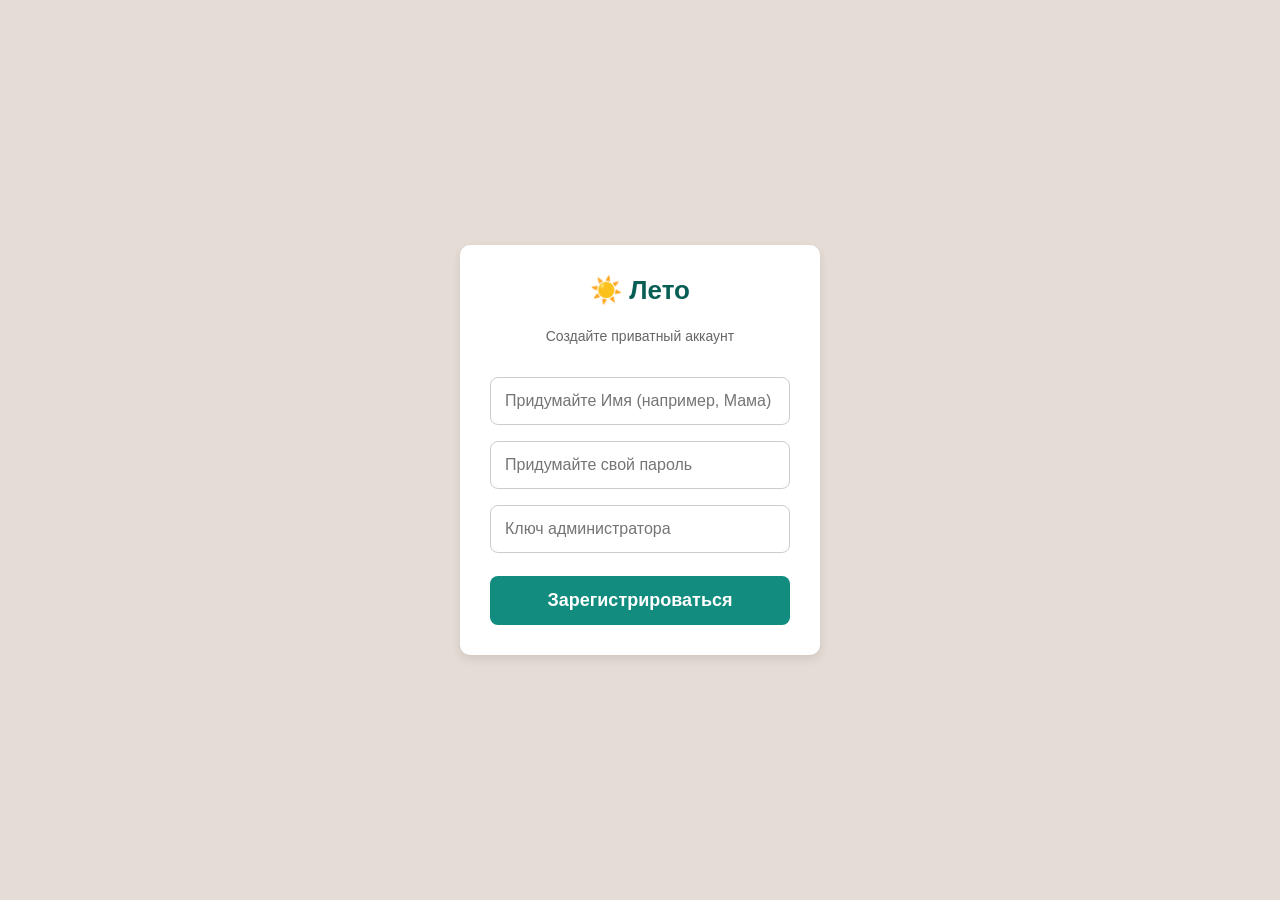
==== index.html @ d720bfeb "Create index.html" ====
<!DOCTYPE html>
<html lang="ru">
<head>
    <meta charset="UTF-8">
    <meta name="viewport" content="width=device-width, initial-scale=1.0">
    <title>Мессенджер Лето</title>
    <style>
        body { font-family: 'Segoe UI', Tahoma, Geneva, Verdana, sans-serif; background: #e5ddd5; display: flex; justify-content: center; align-items: center; height: 100vh; margin: 0; }
        .box { background: white; padding: 30px; border-radius: 10px; box-shadow: 0 4px 10px rgba(0,0,0,0.1); width: 100%; max-width: 360px; text-align: center; box-sizing: border-box; }
        h2 { color: #075e54; margin-top: 0; font-size: 26px; }
        p { color: #666; font-size: 14px; margin-bottom: 25px; }
        input { width: 100%; padding: 14px; margin: 8px 0; border: 1px solid #ccc; border-radius: 8px; box-sizing: border-box; font-size: 16px; }
        button { width: 100%; background: #128c7e; color: white; padding: 14px; border: none; border-radius: 8px; font-size: 18px; cursor: pointer; font-weight: bold; margin-top: 15px; }
        button:hover { background: #075e54; }
    </style>
</head>
<body>

<div class="box">
    <h2>☀️ Лето</h2>
    <p>Создайте приватный аккаунт</p>
    
    <input type="text" placeholder="Придумайте Имя (например, Мама)">
    <input type="password" placeholder="Придумайте свой пароль">
    <input type="password" placeholder="Ключ администратора">
    
    <button onclick="alert('Макет работает! На следующем шаге мы подключим сюда логику Java.')">Зарегистрироваться</button>
</div>

</body>
</html>
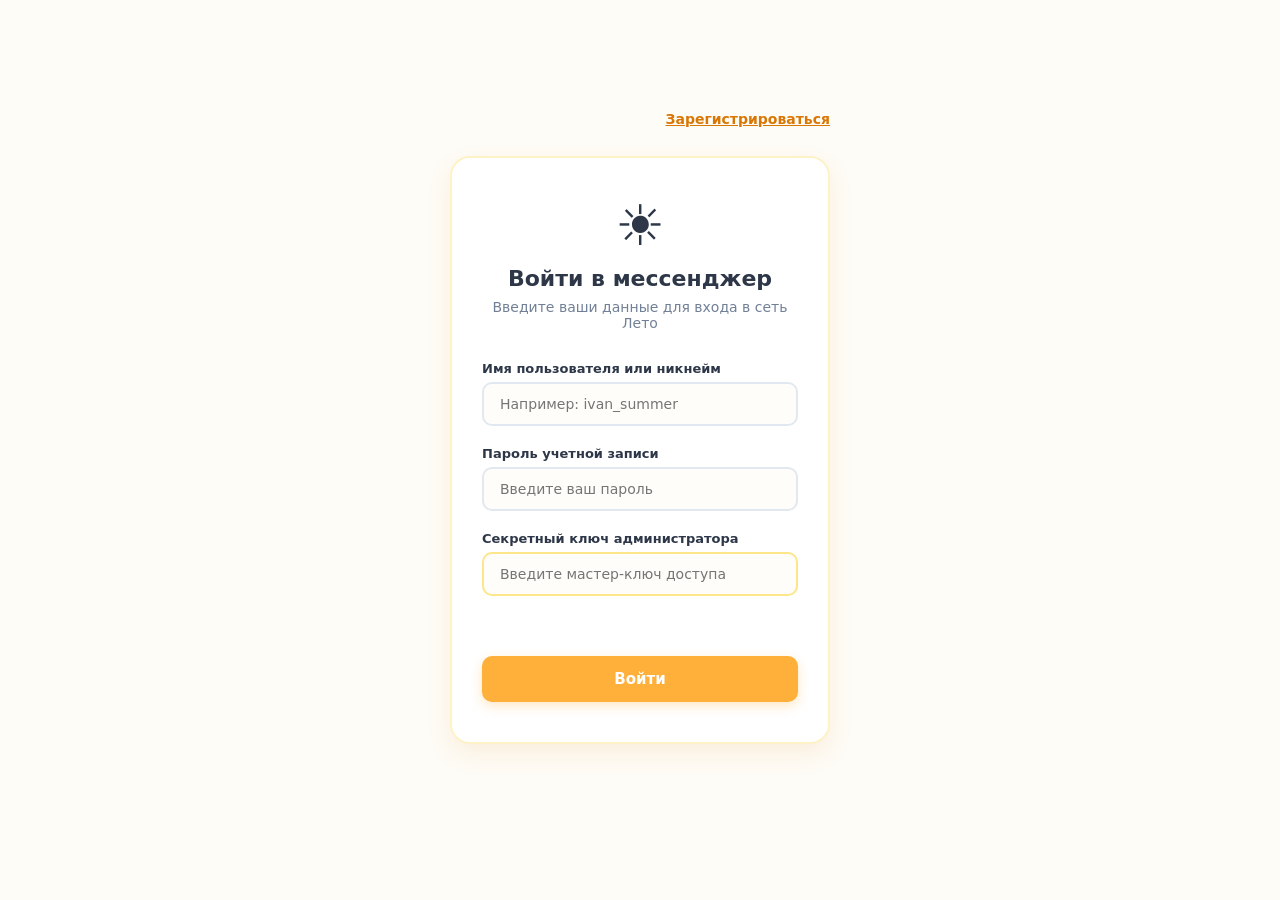
==== commit 51574675: "Add files via upload" ====
--- a/index.html
+++ b/index.html
@@ -1,31 +1,50 @@
-<!DOCTYPE html>
-<html lang="ru">
-<head>
-    <meta charset="UTF-8">
-    <meta name="viewport" content="width=device-width, initial-scale=1.0">
-    <title>Мессенджер Лето</title>
-    <style>
-        body { font-family: 'Segoe UI', Tahoma, Geneva, Verdana, sans-serif; background: #e5ddd5; display: flex; justify-content: center; align-items: center; height: 100vh; margin: 0; }
-        .box { background: white; padding: 30px; border-radius: 10px; box-shadow: 0 4px 10px rgba(0,0,0,0.1); width: 100%; max-width: 360px; text-align: center; box-sizing: border-box; }
-        h2 { color: #075e54; margin-top: 0; font-size: 26px; }
-        p { color: #666; font-size: 14px; margin-bottom: 25px; }
-        input { width: 100%; padding: 14px; margin: 8px 0; border: 1px solid #ccc; border-radius: 8px; box-sizing: border-box; font-size: 16px; }
-        button { width: 100%; background: #128c7e; color: white; padding: 14px; border: none; border-radius: 8px; font-size: 18px; cursor: pointer; font-weight: bold; margin-top: 15px; }
-        button:hover { background: #075e54; }
-    </style>
-</head>
-<body>
-
-<div class="box">
-    <h2>☀️ Лето</h2>
-    <p>Создайте приватный аккаунт</p>
-    
-    <input type="text" placeholder="Придумайте Имя (например, Мама)">
-    <input type="password" placeholder="Придумайте свой пароль">
-    <input type="password" placeholder="Ключ администратора">
-    
-    <button onclick="alert('Макет работает! На следующем шаге мы подключим сюда логику Java.')">Зарегистрироваться</button>
-</div>
-
-</body>
-</html>
+<!DOCTYPE html>
+<html lang="ru">
+<head>
+    <meta charset="UTF-8">
+    <meta name="viewport" content="width=device-width, initial-scale=1.0">
+    <title>Лето — Авторизация</title>
+    <link rel="stylesheet" href="style.css">
+</head>
+<body>
+
+    <div class="auth-container">
+        <!-- Кнопка переключения режима в правом верхнем углу -->
+        <button id="toggle-auth-mode" class="toggle-corner-btn">Зарегистрироваться</button>
+
+        <div class="auth-box">
+            <div class="auth-logo">☀️</div>
+            <h2 id="auth-title">Войти в мессенджер</h2>
+            <p id="auth-subtitle" class="auth-subtitle">Введите ваши данные для входа в сеть Лето</p>
+            
+            <form id="auth-form">
+                <!-- Поле: Имя -->
+                <div class="input-group">
+                    <label for="username">Имя пользователя или никнейм</label>
+                    <input type="text" id="username" placeholder="Например: ivan_summer" required autocomplete="off">
+                </div>
+                
+                <!-- Поле: Пароль -->
+                <div class="input-group">
+                    <label for="user-password">Пароль учетной записи</label>
+                    <input type="password" id="user-password" placeholder="Введите ваш пароль" required>
+                </div>
+                
+                <!-- Поле: Ключ админа -->
+                <div class="input-group admin-group">
+                    <label for="admin-key">Секретный ключ администратора</label>
+                    <input type="password" id="admin-key" placeholder="Введите мастер-ключ доступа" required>
+                </div>
+
+                <!-- Место для вывода сообщений системы -->
+                <div id="auth-message" class="message-box"></div>
+                
+                <!-- Основная кнопка действия -->
+                <button type="submit" id="submit-btn" class="auth-btn">Войти</button>
+            </form>
+        </div>
+    </div>
+
+    <script src="script.js"></script>
+</body>
+</html>
--- a/style.css
+++ b/style.css
@@ -0,0 +1,153 @@
+:root {
+    --bg-main: #fefcf6;        /* Легкий теплый фон страницы */
+    --bg-surface: #ffffff;     /* Белый фон карточки */
+    --color-primary: #ffb03a;  /* Солнечный оранжево-желтый цвет */
+    --text-primary: #2d3748;   /* Читаемый темный цвет текста */
+    --text-muted: #718096;     /* Серый цвет для подсказок */
+    --color-error: #e53e3e;    /* Красный цвет для ошибок */
+    --color-success: #38a169;  /* Зеленый цвет для успешных действий */
+}
+
+* {
+    box-sizing: border-box;
+    margin: 0;
+    padding: 0;
+    font-family: system-ui, -apple-system, sans-serif;
+}
+
+body {
+    background-color: var(--bg-main);
+    color: var(--text-primary);
+    display: flex;
+    justify-content: center;
+    align-items: center;
+    height: 100vh;
+}
+
+.auth-container {
+    width: 100%;
+    max-width: 420px;
+    padding: 20px;
+    position: relative;
+}
+
+/* Кнопка переключения в верхнем углу над формой */
+.toggle-corner-btn {
+    position: absolute;
+    top: -25px;
+    right: 20px;
+    background: none;
+    border: none;
+    color: #d97706;
+    font-size: 14px;
+    font-weight: 600;
+    cursor: pointer;
+    text-decoration: underline;
+    transition: color 0.2s;
+}
+
+.toggle-corner-btn:hover {
+    color: var(--color-primary);
+}
+
+.auth-box {
+    background: var(--bg-surface);
+    padding: 40px 30px;
+    border-radius: 20px;
+    box-shadow: 0 10px 25px rgba(217, 119, 6, 0.1);
+    text-align: center;
+    border: 2px solid #fef3c7;
+}
+
+.auth-logo {
+    font-size: 56px;
+    margin-bottom: 12px;
+    line-height: 1;
+}
+
+h2 {
+    font-size: 22px;
+    font-weight: 700;
+    margin-bottom: 8px;
+}
+
+.auth-subtitle {
+    font-size: 14px;
+    color: var(--text-muted);
+    margin-bottom: 30px;
+}
+
+.input-group {
+    text-align: left;
+    margin-bottom: 20px;
+}
+
+.input-group label {
+    display: block;
+    font-size: 13px;
+    color: var(--text-primary);
+    margin-bottom: 6px;
+    font-weight: 600;
+}
+
+.input-group input {
+    width: 100%;
+    padding: 12px 16px;
+    background: #fffdf9;
+    border: 2px solid #e2e8f0;
+    border-radius: 10px;
+    color: var(--text-primary);
+    outline: none;
+    font-size: 14px;
+    transition: border-color 0.2s;
+}
+
+.input-group input:focus {
+    border-color: var(--color-primary);
+}
+
+/* Рамка для поля секретного ключа администратора */
+.admin-group input {
+    border-color: #fde68a; 
+}
+.admin-group input:focus {
+    border-color: var(--color-primary);
+}
+
+.message-box {
+    font-size: 14px;
+    margin-bottom: 20px;
+    min-height: 20px;
+    font-weight: 500;
+    text-align: center;
+}
+
+.message-box.error {
+    color: var(--color-error);
+}
+
+.message-box.success {
+    color: var(--color-success);
+}
+
+.auth-btn {
+    width: 100%;
+    padding: 14px;
+    background: var(--color-primary);
+    color: white;
+    font-weight: 700;
+    border: none;
+    border-radius: 10px;
+    cursor: pointer;
+    font-size: 15px;
+    box-shadow: 0 4px 12px rgba(255, 176, 58, 0.3);
+    transition: background 0.2s, transform 0.1s;
+}
+
+.auth-btn:hover {
+    background: #ed9611;
+}
+
+.auth-btn:active {
+    transform: scale(0.98);
+}
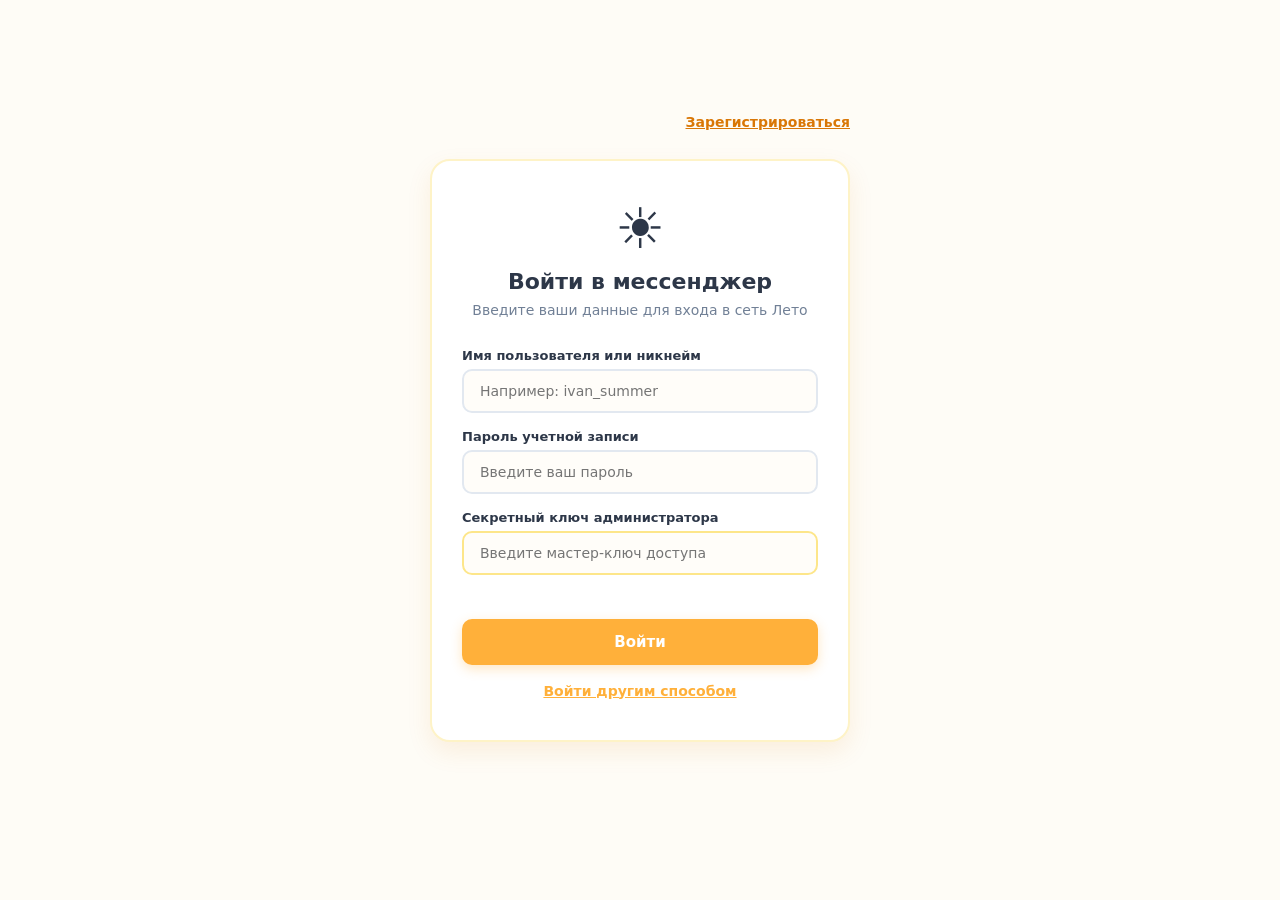
==== commit 418980af: "Add files via upload" ====
--- a/index.html
+++ b/index.html
@@ -2,14 +2,15 @@
 <html lang="ru">
 <head>
     <meta charset="UTF-8">
+    <link rel="icon" type="image/png" href="logo.png">
     <meta name="viewport" content="width=device-width, initial-scale=1.0">
     <title>Лето — Авторизация</title>
     <link rel="stylesheet" href="style.css">
 </head>
 <body>
 
-    <div class="auth-container">
-        <!-- Кнопка переключения режима в правом верхнем углу -->
+    <!-- ОСНОВНОЙ ЭКРАН -->
+    <div class="auth-container" id="screen-main">
         <button id="toggle-auth-mode" class="toggle-corner-btn">Зарегистрироваться</button>
 
         <div class="auth-box">
@@ -18,33 +19,161 @@
             <p id="auth-subtitle" class="auth-subtitle">Введите ваши данные для входа в сеть Лето</p>
             
             <form id="auth-form">
-                <!-- Поле: Имя -->
                 <div class="input-group">
                     <label for="username">Имя пользователя или никнейм</label>
                     <input type="text" id="username" placeholder="Например: ivan_summer" required autocomplete="off">
                 </div>
                 
-                <!-- Поле: Пароль -->
                 <div class="input-group">
                     <label for="user-password">Пароль учетной записи</label>
                     <input type="password" id="user-password" placeholder="Введите ваш пароль" required>
                 </div>
                 
-                <!-- Поле: Ключ админа -->
                 <div class="input-group admin-group">
                     <label for="admin-key">Секретный ключ администратора</label>
                     <input type="password" id="admin-key" placeholder="Введите мастер-ключ доступа" required>
                 </div>
 
-                <!-- Место для вывода сообщений системы -->
                 <div id="auth-message" class="message-box"></div>
                 
-                <!-- Основная кнопка действия -->
                 <button type="submit" id="submit-btn" class="auth-btn">Войти</button>
             </form>
+
+            <div style="margin-top:16px;">
+                <button type="button" id="open-other-methods-btn" class="other-methods-link">Войти другим способом</button>
+            </div>
         </div>
     </div>
 
+    <!-- ЭКРАН EMAIL -->
+    <div class="auth-container method-screen" id="screen-email">
+        <button class="method-back-btn" data-back>← Назад</button>
+        <div class="auth-box method-box">
+            <div class="method-header">
+                <div class="method-icon-circle">📧</div>
+                <h2 class="method-title">Вход по Email</h2>
+                <p class="method-desc">Мы отправим 4-значный код на почту, привязанную к вашему аккаунту</p>
+            </div>
+
+            <div class="method-step" id="email-step-1">
+                <div class="input-group">
+                    <label for="email-nickname">Ваш никнейм</label>
+                    <input type="text" id="email-nickname" placeholder="Введите ваш ник" autocomplete="off">
+                </div>
+                <button type="button" id="email-send-btn" class="auth-btn">Отправить код на почту</button>
+                <div id="email-status" class="message-box"></div>
+            </div>
+
+            <div class="method-step" id="email-step-2" style="display:none;">
+                <p class="method-hint" id="email-hint">Код отправлен</p>
+                <div class="code-inputs">
+                    <input type="text" class="code-digit email-digit" data-index="0" maxlength="1" inputmode="numeric">
+                    <input type="text" class="code-digit email-digit" data-index="1" maxlength="1" inputmode="numeric">
+                    <input type="text" class="code-digit email-digit" data-index="2" maxlength="1" inputmode="numeric">
+                    <input type="text" class="code-digit email-digit" data-index="3" maxlength="1" inputmode="numeric">
+                </div>
+                <div id="email-code-status" class="message-box"></div>
+                <a id="email-resend" class="resend-link disabled" href="#">Отправить код повторно</a>
+                <button type="button" id="email-confirm-btn" class="auth-btn" style="margin-top:12px;">Подтвердить</button>
+            </div>
+        </div>
+    </div>
+
+    <!-- ЭКРАН УСТРОЙСТВО -->
+    <div class="auth-container method-screen" id="screen-device">
+        <button class="method-back-btn" data-back>← Назад</button>
+        <div class="auth-box method-box">
+            <div class="method-header">
+                <div class="method-icon-circle">📱</div>
+                <h2 class="method-title">Вход с другого устройства</h2>
+                <p class="method-desc">На вашем доверенном устройстве появится запрос. Нажмите там цифры в том же порядке</p>
+            </div>
+
+            <div class="method-step" id="device-step-1">
+                <div class="input-group">
+                    <label for="device-nickname">Ваш никнейм</label>
+                    <input type="text" id="device-nickname" placeholder="Введите ваш ник" autocomplete="off">
+                </div>
+                <button type="button" id="device-send-btn" class="auth-btn">Отправить запрос</button>
+                <div id="device-status" class="message-box"></div>
+            </div>
+
+            <div class="method-step" id="device-step-2" style="display:none;">
+                <p class="method-hint">Введите эти цифры на доверенном устройстве:</p>
+                <div class="device-code-display">
+                    <div class="device-code-digit" id="device-digit-0">?</div>
+                    <div class="device-code-digit" id="device-digit-1">?</div>
+                    <div class="device-code-digit" id="device-digit-2">?</div>
+                    <div class="device-code-digit" id="device-digit-3">?</div>
+                </div>
+                <div id="device-code-status" class="message-box"></div>
+                <a id="device-resend" class="resend-link disabled" href="#">Отправить ещё раз</a>
+            </div>
+        </div>
+    </div>
+
+    <!-- ЭКРАН БЭКАП -->
+    <div class="auth-container method-screen" id="screen-backup">
+        <button class="method-back-btn" data-back>← Назад</button>
+        <div class="auth-box method-box">
+            <div class="method-header">
+                <div class="method-icon-circle">💾</div>
+                <h2 class="method-title">Вход по бэкапу</h2>
+                <p class="method-desc">Загрузите JSON-файл резервной копии, созданный в Настройках. Мы сверим 4 ключа с сервером</p>
+            </div>
+
+            <div class="input-group">
+                <label for="backup-nickname">Ваш никнейм</label>
+                <input type="text" id="backup-nickname" placeholder="Введите ваш ник" autocomplete="off">
+            </div>
+
+            <input type="file" id="backup-file-input" accept=".json" style="display:none;">
+            <button type="button" id="backup-file-btn" class="auth-btn">📂 Выбрать файл бэкапа</button>
+            <div id="backup-file-name" class="method-hint" style="display:none;"></div>
+            <div id="backup-status" class="message-box"></div>
+            <button type="button" id="backup-confirm-btn" class="auth-btn" style="margin-top:12px;" disabled>Войти по бэкапу</button>
+        </div>
+    </div>
+
+    <!-- МОДАЛКА ВЫБОРА СПОСОБА -->
+    <div class="method-picker-overlay" id="method-picker">
+        <div class="method-picker-card">
+            <h3 class="method-picker-title">Как вы хотите войти?</h3>
+            <p class="method-picker-sub">Выберите один из способов</p>
+
+            <button class="method-picker-option" data-method="email">
+                <div class="method-picker-icon">📧</div>
+                <div class="method-picker-text">
+                    <span class="method-picker-name">По Email</span>
+                    <span class="method-picker-desc">Получить код на почту</span>
+                </div>
+                <div class="method-picker-arrow">›</div>
+            </button>
+
+            <button class="method-picker-option" data-method="device">
+                <div class="method-picker-icon">📱</div>
+                <div class="method-picker-text">
+                    <span class="method-picker-name">С другого устройства</span>
+                    <span class="method-picker-desc">Подтвердить на доверенном устройстве</span>
+                </div>
+                <div class="method-picker-arrow">›</div>
+            </button>
+
+            <button class="method-picker-option" data-method="backup">
+                <div class="method-picker-icon">💾</div>
+                <div class="method-picker-text">
+                    <span class="method-picker-name">По бэкапу</span>
+                    <span class="method-picker-desc">Загрузить JSON-файл с ключами</span>
+                </div>
+                <div class="method-picker-arrow">›</div>
+            </button>
+
+            <button type="button" id="method-picker-cancel" class="method-picker-cancel">Отмена</button>
+        </div>
+    </div>
+
+    <script src="settings-config.js"></script>
+    <script src="device-approval.js"></script>
     <script src="script.js"></script>
 </body>
-</html>
+</html>
--- a/style.css
+++ b/style.css
@@ -1,18 +1,20 @@
 :root {
-    --bg-main: #fefcf6;        /* Легкий теплый фон страницы */
-    --bg-surface: #ffffff;     /* Белый фон карточки */
-    --color-primary: #ffb03a;  /* Солнечный оранжево-желтый цвет */
-    --text-primary: #2d3748;   /* Читаемый темный цвет текста */
-    --text-muted: #718096;     /* Серый цвет для подсказок */
-    --color-error: #e53e3e;    /* Красный цвет для ошибок */
-    --color-success: #38a169;  /* Зеленый цвет для успешных действий */
+    --bg-main: #fefcf6;
+    --bg-surface: #ffffff;
+    --color-primary: #ffb03a;
+    --color-primary-hover: #ed9611;
+    --text-primary: #2d3748;
+    --text-muted: #718096;
+    --color-error: #e53e3e;
+    --color-success: #38a169;
+    --border-color: #e2e8f0;
 }
 
 * {
     box-sizing: border-box;
     margin: 0;
     padding: 0;
-    font-family: system-ui, -apple-system, sans-serif;
+    font-family: system-ui, -apple-system, "Segoe UI", sans-serif;
 }
 
 body {
@@ -21,17 +23,20 @@
     display: flex;
     justify-content: center;
     align-items: center;
-    height: 100vh;
-}
-
+    min-height: 100vh;
+    padding: 20px 0;
+}
+
+/* =======================================================
+   ОСНОВНОЙ ЭКРАН
+   ======================================================= */
 .auth-container {
     width: 100%;
-    max-width: 420px;
+    max-width: 460px;
     padding: 20px;
     position: relative;
 }
 
-/* Кнопка переключения в верхнем углу над формой */
 .toggle-corner-btn {
     position: absolute;
     top: -25px;
@@ -79,7 +84,7 @@
 
 .input-group {
     text-align: left;
-    margin-bottom: 20px;
+    margin-bottom: 16px;
 }
 
 .input-group label {
@@ -94,7 +99,7 @@
     width: 100%;
     padding: 12px 16px;
     background: #fffdf9;
-    border: 2px solid #e2e8f0;
+    border: 2px solid var(--border-color);
     border-radius: 10px;
     color: var(--text-primary);
     outline: none;
@@ -106,29 +111,23 @@
     border-color: var(--color-primary);
 }
 
-/* Рамка для поля секретного ключа администратора */
 .admin-group input {
-    border-color: #fde68a; 
+    border-color: #fde68a;
 }
 .admin-group input:focus {
     border-color: var(--color-primary);
 }
 
 .message-box {
-    font-size: 14px;
-    margin-bottom: 20px;
-    min-height: 20px;
+    font-size: 13px;
+    margin: 10px 0;
+    min-height: 18px;
     font-weight: 500;
     text-align: center;
 }
 
-.message-box.error {
-    color: var(--color-error);
-}
-
-.message-box.success {
-    color: var(--color-success);
-}
+.message-box.error { color: var(--color-error); }
+.message-box.success { color: var(--color-success); }
 
 .auth-btn {
     width: 100%;
@@ -144,10 +143,304 @@
     transition: background 0.2s, transform 0.1s;
 }
 
-.auth-btn:hover {
-    background: #ed9611;
-}
-
-.auth-btn:active {
+.auth-btn:hover { background: var(--color-primary-hover); }
+.auth-btn:active { transform: scale(0.98); }
+.auth-btn:disabled { opacity: 0.5; cursor: not-allowed; }
+
+.other-methods-link {
+    background: none;
+    border: none;
+    color: var(--color-primary);
+    font-size: 14px;
+    font-weight: 600;
+    cursor: pointer;
+    text-decoration: underline;
+}
+
+.other-methods-link:hover {
+    color: var(--color-primary-hover);
+}
+
+/* =======================================================
+   ЭКРАНЫ СПОСОБОВ
+   ======================================================= */
+.method-screen {
+    display: none;
+    animation: methodSlide 0.3s ease;
+}
+
+.method-screen.active {
+    display: block;
+}
+
+@keyframes methodSlide {
+    from { opacity: 0; transform: translateY(20px); }
+    to { opacity: 1; transform: translateY(0); }
+}
+
+.method-box {
+    padding-top: 24px;
+}
+
+.method-back-btn {
+    background: none;
+    border: none;
+    color: var(--text-muted);
+    font-size: 14px;
+    font-weight: 600;
+    cursor: pointer;
+    padding: 8px 0;
+    margin-bottom: 8px;
+    display: inline-flex;
+    align-items: center;
+    gap: 6px;
+    transition: color 0.2s;
+}
+
+.method-back-btn:hover {
+    color: var(--color-primary);
+}
+
+.method-header {
+    margin-bottom: 24px;
+}
+
+.method-icon-circle {
+    width: 72px;
+    height: 72px;
+    border-radius: 50%;
+    background: linear-gradient(135deg, #ffd66b, #ffb03a);
+    display: flex;
+    align-items: center;
+    justify-content: center;
+    font-size: 36px;
+    margin: 0 auto 16px;
+    box-shadow: 0 6px 16px rgba(255, 176, 58, 0.3);
+}
+
+.method-title {
+    font-size: 20px;
+    font-weight: 700;
+    margin-bottom: 8px;
+}
+
+.method-desc {
+    font-size: 13px;
+    color: var(--text-muted);
+    line-height: 1.5;
+}
+
+.method-hint {
+    font-size: 13px;
+    color: var(--text-muted);
+    margin: 12px 0;
+    padding: 10px;
+    background: #fefcf6;
+    border-radius: 8px;
+    line-height: 1.5;
+    text-align: center;
+}
+
+/* Цифры кода */
+.code-inputs {
+    display: flex;
+    gap: 10px;
+    justify-content: center;
+    margin: 16px 0;
+}
+
+.code-digit {
+    width: 54px;
+    height: 60px;
+    text-align: center;
+    font-size: 24px;
+    font-weight: 700;
+    border: 2px solid var(--border-color);
+    border-radius: 12px;
+    background: #fffdf9;
+    color: var(--text-primary);
+    outline: none;
+    transition: border-color 0.2s, box-shadow 0.2s;
+}
+
+.code-digit:focus {
+    border-color: var(--color-primary);
+    box-shadow: 0 0 0 3px rgba(255, 176, 58, 0.15);
+}
+
+.resend-link {
+    display: block;
+    text-align: center;
+    font-size: 13px;
+    color: var(--color-primary);
+    text-decoration: none;
+    cursor: pointer;
+    font-weight: 600;
+    margin-bottom: 12px;
+}
+
+.resend-link.disabled {
+    color: var(--text-muted);
+    cursor: not-allowed;
+    pointer-events: none;
+}
+
+/* Цифры на экране устройства */
+.device-code-display {
+    display: flex;
+    gap: 12px;
+    justify-content: center;
+    margin: 16px 0;
+}
+
+.device-code-digit {
+    width: 56px;
+    height: 64px;
+    border-radius: 14px;
+    background: #fefcf6;
+    border: 2px solid var(--border-color);
+    display: flex;
+    align-items: center;
+    justify-content: center;
+    font-size: 28px;
+    font-weight: 700;
+    color: var(--color-primary);
+}
+
+/* =======================================================
+   МОДАЛКА ВЫБОРА СПОСОБА
+   ======================================================= */
+.method-picker-overlay {
+    display: none;
+    position: fixed;
+    inset: 0;
+    background: rgba(45, 55, 72, 0.5);
+    backdrop-filter: blur(6px);
+    -webkit-backdrop-filter: blur(6px);
+    z-index: 1000;
+    align-items: center;
+    justify-content: center;
+    padding: 20px;
+    animation: fadeIn 0.2s ease;
+}
+
+.method-picker-overlay.active {
+    display: flex;
+}
+
+@keyframes fadeIn {
+    from { opacity: 0; }
+    to { opacity: 1; }
+}
+
+.method-picker-card {
+    background: var(--bg-surface);
+    border-radius: 24px;
+    padding: 28px 24px;
+    max-width: 420px;
+    width: 100%;
+    box-shadow: 0 20px 60px rgba(0, 0, 0, 0.2);
+    animation: modalPop 0.3s cubic-bezier(0.175, 0.885, 0.32, 1.275);
+}
+
+@keyframes modalPop {
+    from { opacity: 0; transform: scale(0.9); }
+    to { opacity: 1; transform: scale(1); }
+}
+
+.method-picker-title {
+    font-size: 22px;
+    font-weight: 700;
+    text-align: center;
+    margin-bottom: 6px;
+}
+
+.method-picker-sub {
+    font-size: 13px;
+    color: var(--text-muted);
+    text-align: center;
+    margin-bottom: 20px;
+}
+
+.method-picker-option {
+    width: 100%;
+    display: flex;
+    align-items: center;
+    gap: 14px;
+    padding: 16px;
+    background: #fefcf6;
+    border: 2px solid transparent;
+    border-radius: 16px;
+    cursor: pointer;
+    margin-bottom: 10px;
+    text-align: left;
+    transition: border-color 0.2s, background 0.2s, transform 0.1s;
+}
+
+.method-picker-option:hover {
+    border-color: var(--color-primary);
+    background: #fff9ed;
+}
+
+.method-picker-option:active {
     transform: scale(0.98);
 }
+
+.method-picker-icon {
+    width: 48px;
+    height: 48px;
+    border-radius: 14px;
+    background: linear-gradient(135deg, #ffd66b, #ffb03a);
+    display: flex;
+    align-items: center;
+    justify-content: center;
+    font-size: 24px;
+    flex-shrink: 0;
+    box-shadow: 0 4px 10px rgba(255, 176, 58, 0.3);
+}
+
+.method-picker-text {
+    display: flex;
+    flex-direction: column;
+    flex: 1;
+    min-width: 0;
+}
+
+.method-picker-name {
+    font-size: 15px;
+    font-weight: 700;
+    color: var(--text-primary);
+    margin-bottom: 3px;
+}
+
+.method-picker-desc {
+    font-size: 12px;
+    color: var(--text-muted);
+    line-height: 1.4;
+}
+
+.method-picker-arrow {
+    font-size: 24px;
+    color: var(--text-muted);
+    font-weight: 300;
+    flex-shrink: 0;
+}
+
+.method-picker-cancel {
+    width: 100%;
+    padding: 12px;
+    background: none;
+    border: none;
+    color: var(--text-muted);
+    font-size: 14px;
+    font-weight: 600;
+    cursor: pointer;
+    margin-top: 6px;
+    border-radius: 10px;
+    transition: background 0.2s;
+}
+
+.method-picker-cancel:hover {
+    background: #fefcf6;
+    color: var(--text-primary);
+}
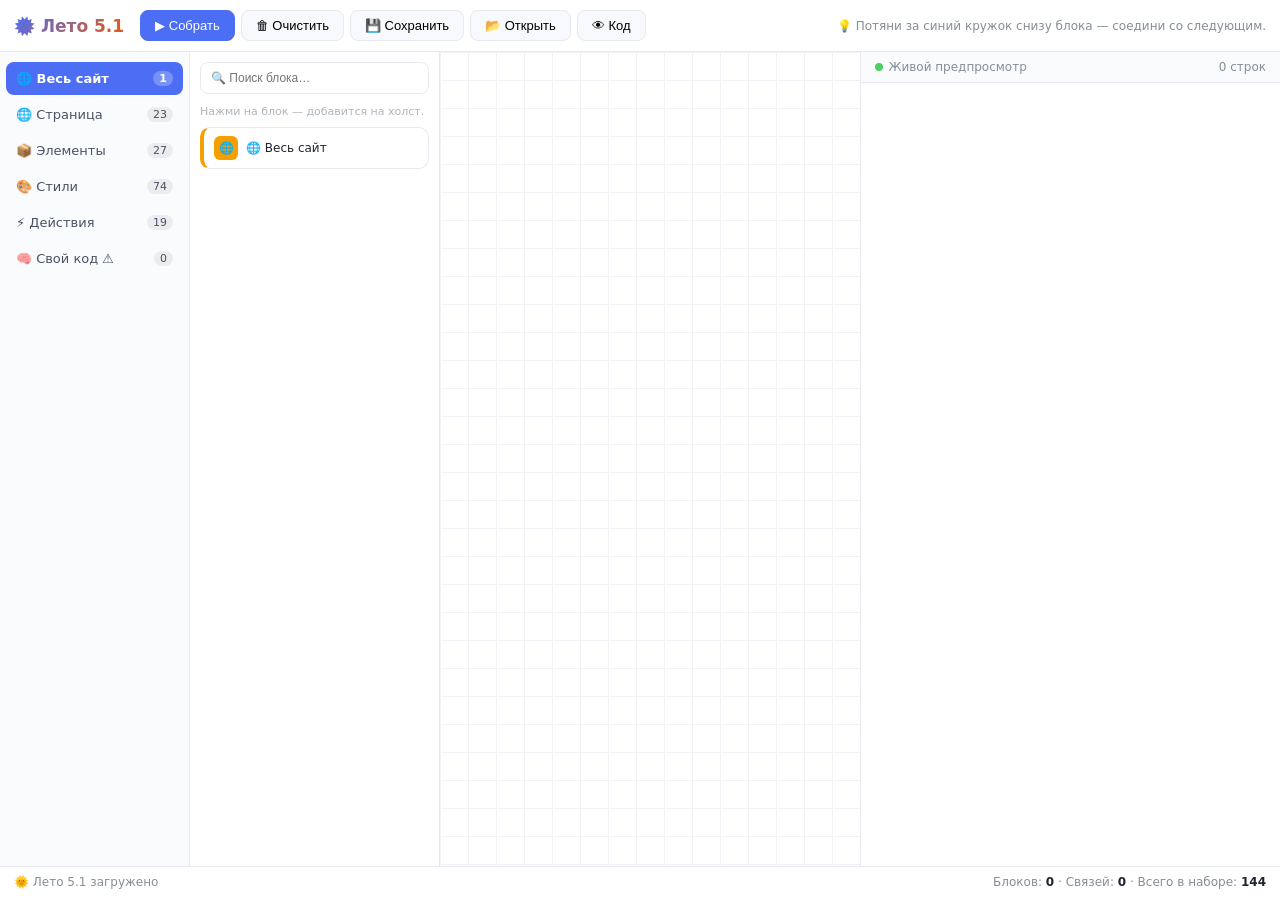
==== commit 5d59bbcc: "Add files via upload" ====
--- a/index.html
+++ b/index.html
@@ -1,179 +1,1136 @@
 <!DOCTYPE html>
 <html lang="ru">
 <head>
-    <meta charset="UTF-8">
-    <link rel="icon" type="image/png" href="logo.png">
-    <meta name="viewport" content="width=device-width, initial-scale=1.0">
-    <title>Лето — Авторизация</title>
-    <link rel="stylesheet" href="style.css">
+<meta charset="UTF-8">
+<title>🌞 Лето 5.1</title>
+<style>
+  *{box-sizing:border-box;margin:0;padding:0}
+  html,body{height:100%;font-family:-apple-system,system-ui,"Segoe UI",Roboto,sans-serif;background:#fff;color:#1f2430;overflow:hidden;user-select:none}
+  #topbar{display:flex;gap:6px;align-items:center;padding:10px 14px;background:#fff;border-bottom:1px solid #e6e9ef;flex-wrap:wrap}
+  #topbar .logo{font-weight:800;font-size:17px;margin-right:10px;background:linear-gradient(135deg,#4c6ef5,#e8590c);-webkit-background-clip:text;background-clip:text;color:transparent}
+  #topbar button{padding:7px 14px;border:1px solid #e6e9ef;border-radius:8px;background:#f8f9fc;cursor:pointer;font-size:13px;font-weight:500}
+  #topbar button:hover{background:#eef2ff;border-color:#c7d2fe}
+  #topbar button.primary{background:#4c6ef5;color:#fff;border-color:#4c6ef5}
+  #topbar .hint{font-size:12px;color:#868e96;margin-left:auto}
+  #errbar{display:none;padding:8px 14px;background:#ffe3e3;color:#c92a2a;font-size:12px;border-bottom:1px solid #ffc9c9}
+  #main{display:flex;height:calc(100% - 56px - 30px)}
+  #cats{width:190px;background:#fafbfd;border-right:1px solid #e6e9ef;overflow-y:auto;padding:10px 6px;flex-shrink:0}
+  #cats .cat{display:flex;justify-content:space-between;align-items:center;padding:9px 10px;border-radius:8px;cursor:pointer;font-size:13px;margin-bottom:3px;color:#4a5163}
+  #cats .cat:hover{background:#eef2ff;color:#1f2430}
+  #cats .cat.active{background:#4c6ef5;color:#fff;font-weight:600}
+  #cats .cat .num{font-size:11px;background:rgba(0,0,0,.06);padding:1px 6px;border-radius:8px}
+  #cats .cat.active .num{background:rgba(255,255,255,.25)}
+  #palette{width:250px;background:#fff;border-right:1px solid #e6e9ef;overflow-y:auto;padding:10px;flex-shrink:0}
+  #palette .search{width:100%;padding:8px 10px;border:1px solid #e6e9ef;border-radius:8px;font-size:12px;margin-bottom:10px;outline:none}
+  #palette .search:focus{border-color:#4c6ef5;box-shadow:0 0 0 3px rgba(76,110,245,.12)}
+  #palette .hint{font-size:11px;color:#adb5bd;margin-bottom:8px;line-height:1.4}
+  .pblock{display:flex;align-items:center;gap:8px;padding:8px 10px;border-radius:10px;margin-bottom:6px;cursor:grab;font-size:12px;background:#fff;border:1px solid #e6e9ef;border-left:4px solid var(--c,#4c6ef5);transition:.12s}
+  .pblock:hover{background:#f8faff;border-color:#c7d2fe;transform:translateX(2px);box-shadow:0 2px 8px rgba(76,110,245,.12)}
+  .pblock .icon{width:24px;height:24px;border-radius:6px;flex-shrink:0;display:flex;align-items:center;justify-content:center;background:var(--c,#4c6ef5);color:#fff;font-size:12px;font-weight:700}
+  .pblock .label{flex:1;line-height:1.25;font-weight:500}
+  #canvasWrap{flex:1;position:relative;overflow:auto;background:#fff;background-image:linear-gradient(#f0f2f7 1px,transparent 1px),linear-gradient(90deg,#f0f2f7 1px,transparent 1px);background-size:28px 28px}
+  #canvas{position:relative;min-width:100%;min-height:100%;padding:30px}
+  .block{position:absolute;font-size:12px;background:#fff;border:1px solid #e6e9ef;border-left:5px solid var(--c,#4c6ef5);border-radius:10px;box-shadow:0 2px 6px rgba(0,0,0,.06),0 8px 20px -12px rgba(0,0,0,.15);cursor:grab;display:flex;flex-direction:column;min-width:200px;z-index:1}
+  .block.dragging{box-shadow:0 8px 24px rgba(76,110,245,.35);z-index:999}
+  .block.hasNext::after{content:'';position:absolute;bottom:-7px;left:20px;width:40px;height:8px;background:var(--c);border-radius:0 0 4px 4px}
+  .block.isRoot{border-left-color:#f59f00}
+  .block .snap-point{position:absolute;bottom:-11px;left:34px;width:12px;height:12px;border-radius:50%;background:#4c6ef5;border:2px solid #fff;box-shadow:0 2px 6px rgba(0,0,0,.25);opacity:0;pointer-events:none;transition:opacity .15s;cursor:crosshair;z-index:5}
+  .block:hover .snap-point{opacity:.9;pointer-events:auto}
+  .block .snap-point:hover{transform:scale(1.4);opacity:1}
+  .block .head{display:flex;align-items:center;gap:8px;padding:8px 10px 8px 14px;cursor:grab;border-radius:10px 10px 0 0}
+  .block .bicon{width:26px;height:26px;border-radius:8px;flex-shrink:0;display:flex;align-items:center;justify-content:center;background:var(--c,#4c6ef5);color:#fff;font-size:13px;font-weight:700}
+  .block .btitle{font-weight:600;font-size:12.5px;flex:1;line-height:1.2}
+  .block .body{padding:8px 12px 12px 14px;display:flex;flex-direction:column;gap:8px;border-top:1px dashed #e6e9ef}
+  .field{display:flex;flex-direction:column;gap:3px}
+  .field label{font-size:10px;color:#868e96;font-weight:600;text-transform:uppercase;letter-spacing:.3px}
+  .field input,.field select,.field textarea{padding:5px 8px;border:1px solid #e6e9ef;border-radius:6px;font-size:12px;background:#fafbfd;outline:none;font-family:inherit}
+  .field input:focus,.field select:focus,.field textarea:focus{border-color:#4c6ef5;background:#fff;box-shadow:0 0 0 3px rgba(76,110,245,.12)}
+  .field input[type=color]{padding:2px;width:100%;height:32px;cursor:pointer;background:#fff}
+  .block .del{width:22px;height:22px;border-radius:6px;border:none;background:#f1f3f9;color:#868e96;cursor:pointer;font-size:14px;line-height:1;padding:0;flex-shrink:0}
+  .block .del:hover{background:#ffe3e3;color:#e03131}
+  .block .children-info{font-size:10px;color:#868e96;padding:2px 8px;background:#f1f3f9;border-radius:6px;margin-left:auto}
+  .prev-btn{display:inline-block;padding:6px 14px;border-radius:6px;background:#f1f3f9;color:#1f2430;font-size:11px;font-weight:500;text-align:center;pointer-events:none}
+  .prev-btn.primary{background:#4c6ef5;color:#fff}
+  .prev-btn.danger{background:#e03131;color:#fff}
+  .prev-btn.success{background:#2f9e44;color:#fff}
+  .prev-card{background:#f8f9fa;border-radius:10px;padding:10px;box-shadow:0 2px 10px rgba(0,0,0,.06);font-size:11px}
+  .prev-card h4{margin-bottom:4px;font-size:12px}
+  .prev-table{border-collapse:collapse;font-size:11px;width:100%}
+  .prev-table td{border:1px solid #dee2e6;padding:4px 8px}
+  .prev-input{padding:5px 8px;border:1px solid #ced4da;border-radius:6px;background:#fff;font-size:11px;color:#495057}
+  #previewArea{flex:1;background:#fff;border-left:1px solid #e6e9ef;display:flex;flex-direction:column;min-width:0}
+  #previewHead{padding:8px 14px;font-size:12px;color:#868e96;border-bottom:1px solid #e6e9ef;background:#fafbfd;display:flex;justify-content:space-between;align-items:center}
+  #previewHead .dot{display:inline-block;width:8px;height:8px;border-radius:50%;background:#51cf66;margin-right:6px;animation:pulse 2s infinite}
+  @keyframes pulse{0%,100%{opacity:1}50%{opacity:.5}}
+  #previewWrap{flex:1;position:relative;overflow:hidden;background:#fff}
+  #previewFrame{width:100%;height:100%;border:0;background:#fff}
+  #statusbar{height:30px;display:flex;align-items:center;justify-content:space-between;padding:0 14px;background:#fff;border-top:1px solid #e6e9ef;font-size:12px;color:#868e96}
+  #statusbar b{color:#1f2430}
+  #tooltip{position:fixed;padding:8px 12px;background:#1f2430;color:#fff;font-size:11.5px;border-radius:8px;max-width:280px;line-height:1.4;pointer-events:none;opacity:0;transition:opacity .15s;z-index:9999;box-shadow:0 4px 12px rgba(0,0,0,.2)}
+  #tooltip.show{opacity:1}
+  ::-webkit-scrollbar{width:10px;height:10px}
+  ::-webkit-scrollbar-track{background:#fafbfd}
+  ::-webkit-scrollbar-thumb{background:#e6e9ef;border-radius:6px}
+  ::-webkit-scrollbar-thumb:hover{background:#c7d2fe}
+</style>
 </head>
 <body>
 
-    <!-- ОСНОВНОЙ ЭКРАН -->
-    <div class="auth-container" id="screen-main">
-        <button id="toggle-auth-mode" class="toggle-corner-btn">Зарегистрироваться</button>
-
-        <div class="auth-box">
-            <div class="auth-logo">☀️</div>
-            <h2 id="auth-title">Войти в мессенджер</h2>
-            <p id="auth-subtitle" class="auth-subtitle">Введите ваши данные для входа в сеть Лето</p>
-            
-            <form id="auth-form">
-                <div class="input-group">
-                    <label for="username">Имя пользователя или никнейм</label>
-                    <input type="text" id="username" placeholder="Например: ivan_summer" required autocomplete="off">
-                </div>
-                
-                <div class="input-group">
-                    <label for="user-password">Пароль учетной записи</label>
-                    <input type="password" id="user-password" placeholder="Введите ваш пароль" required>
-                </div>
-                
-                <div class="input-group admin-group">
-                    <label for="admin-key">Секретный ключ администратора</label>
-                    <input type="password" id="admin-key" placeholder="Введите мастер-ключ доступа" required>
-                </div>
-
-                <div id="auth-message" class="message-box"></div>
-                
-                <button type="submit" id="submit-btn" class="auth-btn">Войти</button>
-            </form>
-
-            <div style="margin-top:16px;">
-                <button type="button" id="open-other-methods-btn" class="other-methods-link">Войти другим способом</button>
-            </div>
-        </div>
+<div id="topbar">
+  <div class="logo">🌞 Лето 5.1</div>
+  <button id="btnBuild" class="primary">▶ Собрать</button>
+  <button id="btnClear">🗑 Очистить</button>
+  <button id="btnSave">💾 Сохранить</button>
+  <button id="btnOpen">📂 Открыть</button>
+  <button id="btnCode">👁 Код</button>
+  <div class="hint">💡 Потяни за синий кружок снизу блока — соедини со следующим.</div>
+</div>
+
+<div id="errbar"></div>
+
+<div id="main">
+  <div id="cats"></div>
+  <div id="palette">
+    <input class="search" id="search" placeholder="🔍 Поиск блока…">
+    <div class="hint">Нажми на блок — добавится на холст.</div>
+    <div id="paletteList"></div>
+  </div>
+  <div id="canvasWrap"><div id="canvas"></div></div>
+  <div id="previewArea">
+    <div id="previewHead"><span><span class="dot"></span>Живой предпросмотр</span><span id="previewInfo">0 строк</span></div>
+    <div id="previewWrap">
+      <iframe id="previewFrame" sandbox="allow-scripts allow-forms allow-modals allow-same-origin"></iframe>
     </div>
-
-    <!-- ЭКРАН EMAIL -->
-    <div class="auth-container method-screen" id="screen-email">
-        <button class="method-back-btn" data-back>← Назад</button>
-        <div class="auth-box method-box">
-            <div class="method-header">
-                <div class="method-icon-circle">📧</div>
-                <h2 class="method-title">Вход по Email</h2>
-                <p class="method-desc">Мы отправим 4-значный код на почту, привязанную к вашему аккаунту</p>
-            </div>
-
-            <div class="method-step" id="email-step-1">
-                <div class="input-group">
-                    <label for="email-nickname">Ваш никнейм</label>
-                    <input type="text" id="email-nickname" placeholder="Введите ваш ник" autocomplete="off">
-                </div>
-                <button type="button" id="email-send-btn" class="auth-btn">Отправить код на почту</button>
-                <div id="email-status" class="message-box"></div>
-            </div>
-
-            <div class="method-step" id="email-step-2" style="display:none;">
-                <p class="method-hint" id="email-hint">Код отправлен</p>
-                <div class="code-inputs">
-                    <input type="text" class="code-digit email-digit" data-index="0" maxlength="1" inputmode="numeric">
-                    <input type="text" class="code-digit email-digit" data-index="1" maxlength="1" inputmode="numeric">
-                    <input type="text" class="code-digit email-digit" data-index="2" maxlength="1" inputmode="numeric">
-                    <input type="text" class="code-digit email-digit" data-index="3" maxlength="1" inputmode="numeric">
-                </div>
-                <div id="email-code-status" class="message-box"></div>
-                <a id="email-resend" class="resend-link disabled" href="#">Отправить код повторно</a>
-                <button type="button" id="email-confirm-btn" class="auth-btn" style="margin-top:12px;">Подтвердить</button>
-            </div>
-        </div>
-    </div>
-
-    <!-- ЭКРАН УСТРОЙСТВО -->
-    <div class="auth-container method-screen" id="screen-device">
-        <button class="method-back-btn" data-back>← Назад</button>
-        <div class="auth-box method-box">
-            <div class="method-header">
-                <div class="method-icon-circle">📱</div>
-                <h2 class="method-title">Вход с другого устройства</h2>
-                <p class="method-desc">На вашем доверенном устройстве появится запрос. Нажмите там цифры в том же порядке</p>
-            </div>
-
-            <div class="method-step" id="device-step-1">
-                <div class="input-group">
-                    <label for="device-nickname">Ваш никнейм</label>
-                    <input type="text" id="device-nickname" placeholder="Введите ваш ник" autocomplete="off">
-                </div>
-                <button type="button" id="device-send-btn" class="auth-btn">Отправить запрос</button>
-                <div id="device-status" class="message-box"></div>
-            </div>
-
-            <div class="method-step" id="device-step-2" style="display:none;">
-                <p class="method-hint">Введите эти цифры на доверенном устройстве:</p>
-                <div class="device-code-display">
-                    <div class="device-code-digit" id="device-digit-0">?</div>
-                    <div class="device-code-digit" id="device-digit-1">?</div>
-                    <div class="device-code-digit" id="device-digit-2">?</div>
-                    <div class="device-code-digit" id="device-digit-3">?</div>
-                </div>
-                <div id="device-code-status" class="message-box"></div>
-                <a id="device-resend" class="resend-link disabled" href="#">Отправить ещё раз</a>
-            </div>
-        </div>
-    </div>
-
-    <!-- ЭКРАН БЭКАП -->
-    <div class="auth-container method-screen" id="screen-backup">
-        <button class="method-back-btn" data-back>← Назад</button>
-        <div class="auth-box method-box">
-            <div class="method-header">
-                <div class="method-icon-circle">💾</div>
-                <h2 class="method-title">Вход по бэкапу</h2>
-                <p class="method-desc">Загрузите JSON-файл резервной копии, созданный в Настройках. Мы сверим 4 ключа с сервером</p>
-            </div>
-
-            <div class="input-group">
-                <label for="backup-nickname">Ваш никнейм</label>
-                <input type="text" id="backup-nickname" placeholder="Введите ваш ник" autocomplete="off">
-            </div>
-
-            <input type="file" id="backup-file-input" accept=".json" style="display:none;">
-            <button type="button" id="backup-file-btn" class="auth-btn">📂 Выбрать файл бэкапа</button>
-            <div id="backup-file-name" class="method-hint" style="display:none;"></div>
-            <div id="backup-status" class="message-box"></div>
-            <button type="button" id="backup-confirm-btn" class="auth-btn" style="margin-top:12px;" disabled>Войти по бэкапу</button>
-        </div>
-    </div>
-
-    <!-- МОДАЛКА ВЫБОРА СПОСОБА -->
-    <div class="method-picker-overlay" id="method-picker">
-        <div class="method-picker-card">
-            <h3 class="method-picker-title">Как вы хотите войти?</h3>
-            <p class="method-picker-sub">Выберите один из способов</p>
-
-            <button class="method-picker-option" data-method="email">
-                <div class="method-picker-icon">📧</div>
-                <div class="method-picker-text">
-                    <span class="method-picker-name">По Email</span>
-                    <span class="method-picker-desc">Получить код на почту</span>
-                </div>
-                <div class="method-picker-arrow">›</div>
-            </button>
-
-            <button class="method-picker-option" data-method="device">
-                <div class="method-picker-icon">📱</div>
-                <div class="method-picker-text">
-                    <span class="method-picker-name">С другого устройства</span>
-                    <span class="method-picker-desc">Подтвердить на доверенном устройстве</span>
-                </div>
-                <div class="method-picker-arrow">›</div>
-            </button>
-
-            <button class="method-picker-option" data-method="backup">
-                <div class="method-picker-icon">💾</div>
-                <div class="method-picker-text">
-                    <span class="method-picker-name">По бэкапу</span>
-                    <span class="method-picker-desc">Загрузить JSON-файл с ключами</span>
-                </div>
-                <div class="method-picker-arrow">›</div>
-            </button>
-
-            <button type="button" id="method-picker-cancel" class="method-picker-cancel">Отмена</button>
-        </div>
-    </div>
-
-    <script src="settings-config.js"></script>
-    <script src="device-approval.js"></script>
-    <script src="script.js"></script>
+  </div>
+</div>
+
+<div id="statusbar">
+  <span id="statusLeft">Готово</span>
+  <span>Блоков: <b id="statusCount">0</b> · Связей: <b id="statusLinks">0</b> · Всего в наборе: <b id="statusTotal">0</b></span>
+</div>
+
+<div id="tooltip"></div>
+<input type="file" id="fileInput" accept=".leto,.json" style="display:none">
+
+<script>
+/* ================================================================
+   ЛЕТО 5.1 — исправленный предпросмотр
+   ================================================================ */
+
+const J = v => JSON.stringify(v);
+
+function B(type, label, colour, icon, fields, code, opts){
+  return {
+    type, label, colour, icon: icon||'●',
+    fields: fields||[], code,
+    shape: (opts && opts.shape) || 'simple',
+    help:  (opts && opts.help)  || '',
+    isStyle:  !!(opts && opts.isStyle),
+    isRoot:   !!(opts && opts.isRoot),
+    previewClass: (opts && opts.previewClass) || '',
+    bg: (opts && opts.bg) || null,
+    size: (opts && opts.size) || null,
+  };
+}
+const F = {
+  text:  (name, label, def)       => ({name, label, type:'text',  def}),
+  num:   (name, label, def)       => ({name, label, type:'number',def}),
+  color: (name, label, def)       => ({name, label, type:'color', def}),
+  select:(name, label, opts, def) => ({name, label, type:'select',options:opts,def}),
+  area:  (name, label, def)       => ({name, label, type:'area',  def}),
+};
+
+const COLOURS = [
+  ['чёрный','#000000'],['белый','#ffffff'],['красный','#e03131'],['синий','#4c6ef5'],
+  ['зелёный','#2f9e44'],['жёлтый','#fcc419'],['оранжевый','#f76707'],['фиолетовый','#7048e8'],
+  ['розовый','#f06595'],['бирюза','#15aabf'],['серый','#868e96'],['мятный','#63e6be'],
+];
+
+function safeBuild(name, colour, fn){
+  try { return { name, colour, blocks: fn() || [] }; }
+  catch(e){ console.error('❌', name, e); return { name: name+' ⚠', colour, blocks: [] }; }
+}
+
+/* ================================================================
+   ВЕСЬ САЙТ
+   ================================================================ */
+function buildRoot(){
+  return [
+    B('root_site','🌐 Весь сайт','#f59f00','🌐',[],
+      ()=>'',
+      {isRoot:true, help:'Прицепи стили сверху — они применятся ко всей странице.'})
+  ];
+}
+
+/* ================================================================
+   СТРАНИЦА
+   ================================================================ */
+function buildPage(){
+  const out = [];
+  out.push(B('p_title','Заголовок страницы','#4c6ef5','T',
+    [F.text('V','Что в строке','Мой сайт')],
+    v=>`document.title=${J(v.V)};\n`,
+    {isStyle:true, help:'Надпись на вкладке браузера.'}));
+
+  out.push(B('p_bg','Цвет фона страницы','#4c6ef5','▣',
+    [F.color('C','Какой цвет','#ffffff')],
+    v=>`document.body.style.background=${J(v.C)};\n`,
+    {isStyle:true}));
+
+  out.push(B('p_color','Цвет текста страницы','#4c6ef5','A',
+    [F.color('C','Какой цвет','#1f2430')],
+    v=>`document.body.style.color=${J(v.C)};\n`,
+    {isStyle:true}));
+
+  out.push(B('p_lang','Язык страницы','#4c6ef5','🌍',
+    [F.select('L','Какой язык',['ru','en','de','fr','es'],'ru')],
+    v=>`document.documentElement.lang=${J(v.L)};\n`,
+    {isStyle:true}));
+
+  out.push(B('p_reset','Обнулить отступы','#4c6ef5','⟲',[],
+    ()=>`document.body.style.margin='0';document.body.style.padding='0';\n`,
+    {isStyle:true}));
+
+  out.push(B('p_smooth','Плавная прокрутка','#4c6ef5','↝',[],
+    ()=>`document.documentElement.style.scrollBehavior='smooth';\n`,
+    {isStyle:true}));
+
+  out.push(B('p_dark','Тёмная тема','#4c6ef5','🌙',[],
+    ()=>`document.body.style.background='#0f1116';document.body.style.color='#e6e9ef';\n`,
+    {isStyle:true}));
+
+  out.push(B('p_center','Центрировать','#4c6ef5','◉',[],
+    ()=>`document.body.style.margin='0 auto';document.body.style.maxWidth='1100px';\n`,
+    {isStyle:true}));
+
+  out.push(B('p_font','Шрифт','#4c6ef5','F',
+    [F.text('F','Название','Arial')],
+    v=>`document.body.style.fontFamily=${J(v.F)};\n`,
+    {isStyle:true}));
+
+  out.push(B('p_fontsize','Размер шрифта','#4c6ef5','A',
+    [F.num('N','Размер px',16)],
+    v=>`document.body.style.fontSize=${v.N}+'px';\n`,
+    {isStyle:true}));
+
+  out.push(B('p_padding','Отступ от краёв','#4c6ef5','▭',
+    [F.num('N','Отступ px',16)],
+    v=>`document.body.style.padding=${v.N}+'px';\n`,
+    {isStyle:true}));
+
+  COLOURS.forEach(([n,hex])=>{
+    out.push(B('p_bg_'+hex.replace('#',''),'Фон: '+n,'#4c6ef5','▣',[],
+      ()=>`document.body.style.background=${J(hex)};\n`,
+      {isStyle:true}));
+  });
+
+  return out;
+}
+
+/* ================================================================
+   ЭЛЕМЕНТЫ
+   ================================================================ */
+function buildElements(){
+  const out = [];
+
+  // Кнопки
+  const btnStyles = [
+    ['','Кнопка',''],
+    ['_primary','Главная кнопка','b.style.background="#4c6ef5";b.style.color="#fff";'],
+    ['_danger','Опасная кнопка','b.style.background="#e03131";b.style.color="#fff";'],
+    ['_success','Кнопка успеха','b.style.background="#2f9e44";b.style.color="#fff";'],
+  ];
+  btnStyles.forEach(([suf,label,style])=>{
+    const cls = suf==='_primary'?'primary':suf==='_danger'?'danger':suf==='_success'?'success':'';
+    out.push(B('e_btn'+suf,label,'#2f9e44','▢',
+      [F.text('V','Надпись','Нажми')],
+      v=>`__leto_add(document.createElement('button'), function(el){ el.textContent=${J(v.V)}; el.style.cursor='pointer'; el.style.padding='8px 16px'; el.style.border='none'; el.style.borderRadius='6px'; el.style.fontSize='14px'; ${style} });\n`,
+      {shape:'button', previewClass:cls, help:'Кнопка.'}));
+  });
+
+  // Заголовки
+  ['h1','h2','h3'].forEach(t=>{
+    const sizes = {h1:'32px',h2:'24px',h3:'19px'};
+    out.push(B('e_'+t,'Заголовок '+t.toUpperCase(),'#2f9e44','H',
+      [F.text('V','Текст', t==='h1'?'Заголовок':'Подзаголовок')],
+      v=>`__leto_add(document.createElement('${t}'), function(el){ el.textContent=${J(v.V)}; });\n`,
+      {shape:'heading',size:sizes[t]}));
+  });
+
+  // Текст
+  out.push(B('e_p','Текст','#2f9e44','¶',
+    [F.text('V','Что написать','Привет, мир!')],
+    v=>`__leto_add(document.createElement('p'), function(el){ el.textContent=${J(v.V)}; });\n`,
+    {shape:'text'}));
+
+  out.push(B('e_b','Жирный','#2f9e44','B',
+    [F.text('V','Текст','Важно!')],
+    v=>`__leto_add(document.createElement('b'), function(el){ el.textContent=${J(v.V)}; });\n`,
+    {shape:'text'}));
+
+  out.push(B('e_i','Курсив','#2f9e44','I',
+    [F.text('V','Текст','Примечание')],
+    v=>`__leto_add(document.createElement('i'), function(el){ el.textContent=${J(v.V)}; });\n`,
+    {shape:'text'}));
+
+  // Картинка
+  out.push(B('e_img','Картинка','#2f9e44','🖼',
+    [F.text('U','Ссылка','https://picsum.photos/300/200')],
+    v=>`__leto_add(document.createElement('img'), function(el){ el.src=${J(v.U)}; el.style.maxWidth='100%'; el.style.borderRadius='8px'; el.style.display='block'; });\n`,
+    {shape:'image'}));
+
+  // Списки
+  out.push(B('e_ul','Список','#2f9e44','≡',
+    [F.text('V','Пункты через ;','раз;два;три')],
+    v=>`(function(){var ul=document.createElement('ul'); ${J(v.V)}.split(';').forEach(function(x){var li=document.createElement('li');li.textContent=x.trim();ul.appendChild(li);}); __leto_add(ul);})();\n`,
+    {shape:'list'}));
+
+  out.push(B('e_ol','Нумерованный','#2f9e44','1.',
+    [F.text('V','Пункты через ;','первый;второй;третий')],
+    v=>`(function(){var ol=document.createElement('ol'); ${J(v.V)}.split(';').forEach(function(x){var li=document.createElement('li');li.textContent=x.trim();ol.appendChild(li);}); __leto_add(ol);})();\n`,
+    {shape:'list-ol'}));
+
+  // Таблица
+  out.push(B('e_table','Таблица','#2f9e44','▦',
+    [F.text('V','Строки ; столбцы ,','Имя,Возраст;Аня,12;Боря,13')],
+    v=>`(function(){var t=document.createElement('table');t.style.borderCollapse='collapse'; t.style.marginTop='8px'; t.style.marginBottom='8px'; ${J(v.V)}.split(';').forEach(function(r){var tr=document.createElement('tr');r.split(',').forEach(function(c){var td=document.createElement('td');td.textContent=c.trim();td.style.border='1px solid #dee2e6';td.style.padding='6px 10px';tr.appendChild(td);});t.appendChild(tr);}); __leto_add(t);})();\n`,
+    {shape:'table'}));
+
+  // Карточки
+  ['#ffffff','#f8f9fa','#fff5f5','#e7f5ff','#ebfbee','#fff9db'].forEach((c,i)=>{
+    const names = ['белая','серая','розовая','голубая','зелёная','жёлтая'];
+    out.push(B('e_card_'+i,'Карточка ('+names[i]+')','#2f9e44','▢',
+      [F.text('T','Заголовок','Заголовок'),F.text('V','Текст','Описание')],
+      v=>`(function(){var d=document.createElement('div');d.style.padding='16px';d.style.borderRadius='12px';d.style.background=${J(c)};d.style.boxShadow='0 2px 12px rgba(0,0,0,.08)';d.style.margin='8px 0';var h=document.createElement('h3');h.textContent=${J(v.T)};h.style.marginBottom='8px';var p=document.createElement('p');p.textContent=${J(v.V)};d.appendChild(h);d.appendChild(p);__leto_add(d);})();\n`,
+      {shape:'card', bg:c}));
+  });
+
+  // Поля ввода
+  const inputs = [
+    ['text','строка','Введите текст'],
+    ['email','Email','mail@example.com'],
+    ['password','пароль','••••••••'],
+    ['number','число','0'],
+  ];
+  inputs.forEach(([t,label,ph])=>{
+    out.push(B('e_in_'+t,'Поле: '+label,'#2f9e44','▭',
+      [F.text('P','Подсказка',ph)],
+      v=>`__leto_add(document.createElement('input'), function(el){ el.type='${t}'; el.placeholder=${J(v.P)}; el.style.padding='6px 10px'; el.style.borderRadius='6px'; el.style.border='1px solid #ced4da'; el.style.marginRight='6px'; });\n`,
+      {shape:'input'}));
+  });
+
+  out.push(B('e_textarea','Большое поле','#2f9e44','▤',
+    [F.text('P','Подсказка','Напишите…')],
+    v=>`__leto_add(document.createElement('textarea'), function(el){ el.placeholder=${J(v.P)}; el.style.padding='8px'; el.style.width='240px'; el.style.height='80px'; el.style.border='1px solid #ced4da'; el.style.borderRadius='6px'; el.style.display='block'; });\n`,
+    {shape:'textarea'}));
+
+  out.push(B('e_checkbox','Галочка','#2f9e44','☑',
+    [F.text('L','Подпись','Согласен')],
+    v=>`__leto_add(document.createElement('label'), function(w){ w.style.display='inline-flex'; w.style.alignItems='center'; w.style.gap='6px'; var c=document.createElement('input'); c.type='checkbox'; w.appendChild(c); w.appendChild(document.createTextNode(${J(v.L)})); });\n`,
+    {shape:'checkbox'}));
+
+  out.push(B('e_select','Список выбора','#2f9e44','▼',
+    [F.text('V','Пункты через ;','Да;Нет')],
+    v=>`__leto_add(document.createElement('select'), function(el){ el.style.padding='6px 10px'; el.style.borderRadius='6px'; el.style.border='1px solid #ced4da'; ${J(v.V)}.split(';').forEach(function(x){var o=document.createElement('option');o.textContent=x.trim();el.appendChild(o);}); });\n`,
+    {shape:'select'}));
+
+  return out;
+}
+
+/* ================================================================
+   СТИЛИ
+   ================================================================ */
+function buildStyles(){
+  const out = [];
+  const S = (prop, expr) => `__leto_style(${J(prop)}, ${expr});\n`;
+
+  COLOURS.forEach(([n,hex])=>{
+    out.push(B('st_col_'+hex.replace('#',''),'Цвет текста: '+n,'#f08c00','A',[],
+      ()=>S('color',J(hex)), {isStyle:true, help:'Красит текст.'}));
+  });
+  COLOURS.forEach(([n,hex])=>{
+    out.push(B('st_bg_'+hex.replace('#',''),'Фон: '+n,'#f08c00','▣',[],
+      ()=>S('background',J(hex)), {isStyle:true}));
+  });
+
+  [12,14,16,20,24,32,40].forEach(n=>{
+    out.push(B('st_fs_'+n,'Размер шрифта '+n,'#f08c00','A',[],
+      ()=>S('fontSize', n+"+'px'"), {isStyle:true}));
+  });
+
+  ['400','600','700','900'].forEach(w=>{
+    out.push(B('st_fw_'+w,'Жирность '+w,'#f08c00','B',[],
+      ()=>S('fontWeight',J(w)), {isStyle:true}));
+  });
+
+  ['left','center','right'].forEach(a=>{
+    out.push(B('st_al_'+a,'Выравнивание: '+a,'#f08c00','≡',[],
+      ()=>S('textAlign',J(a)), {isStyle:true}));
+  });
+
+  ['padding','margin'].forEach(p=>{
+    [4,8,16,24,32].forEach(n=>{
+      out.push(B('st_'+p+'_'+n,(p==='padding'?'Внутренний':'Внешний')+' отступ '+n,'#f08c00','▭',[],
+        ()=>S(p, n+"+'px'"), {isStyle:true}));
+    });
+  });
+
+  ['solid','dashed','dotted'].forEach(s=>{
+    [1,2,3].forEach(w=>{
+      out.push(B('st_br_'+s+'_'+w,'Граница '+w+'px '+s,'#f08c00','▢',[],
+        ()=>S('border', w+"+'px "+s+" #1f2430'"), {isStyle:true}));
+    });
+  });
+
+  [0,4,8,16,24,999].forEach(r=>{
+    out.push(B('st_rad_'+r,'Скругление '+r+'px','#f08c00','⌒',[],
+      ()=>S('borderRadius', r+"+'px'"), {isStyle:true}));
+  });
+
+  [100,200,300,500].forEach(w=>{
+    out.push(B('st_w_'+w,'Ширина '+w,'#f08c00','↔',[],
+      ()=>S('width', w+"+'px'"), {isStyle:true}));
+    out.push(B('st_h_'+w,'Высота '+w,'#f08c00','↕',[],
+      ()=>S('height', w+"+'px'"), {isStyle:true}));
+  });
+
+  out.push(B('st_italic','Курсив','#f08c00','I',[],
+    ()=>S('fontStyle','"italic"'), {isStyle:true}));
+  out.push(B('st_ul','Подчёркнутый','#f08c00','_',[],
+    ()=>S('textDecoration','"underline"'), {isStyle:true}));
+  out.push(B('st_upper','ЗАГЛАВНЫЕ','#f08c00','AA',[],
+    ()=>S('textTransform','"uppercase"'), {isStyle:true}));
+
+  return out;
+}
+
+/* ================================================================
+   ДЕЙСТВИЯ
+   ================================================================ */
+function buildActions(){
+  const out = [];
+  ['button','a','h1','img','div'].forEach(sel=>{
+    out.push(B('do_alert_'+sel,'Alert при клике на '+sel,'#e8590c','⚠',
+      [F.text('T','Что показать','Привет!')],
+      v=>`__leto_on(${J(sel)},'click',function(){alert(${J(v.T)});});\n`,
+      {help:'Показывает окно при клике.'}));
+  });
+  COLOURS.slice(0,6).forEach(([n,hex])=>{
+    out.push(B('do_col_'+hex.replace('#',''),'Клик → фон '+n,'#e8590c','●',[],
+      ()=>`__leto_on('*','click',function(e){e.target.style.background=${J(hex)};});\n`));
+  });
+  out.push(B('do_hide','Скрыть при клике','#e8590c','✕',[],
+    ()=>`__leto_on('*','click',function(e){e.target.style.display='none';});\n`));
+  out.push(B('do_text','Сменить текст','#e8590c','✎',
+    [F.text('V','Новый текст','Готово!')],
+    v=>`__leto_on('*','click',function(e){e.target.textContent=${J(v.V)};});\n`));
+  out.push(B('do_goto','Перейти по ссылке','#e8590c','→',
+    [F.text('U','Адрес','https://example.com')],
+    v=>`__leto_on('*','click',function(){location.href=${J(v.U)};});\n`));
+  out.push(B('do_log','console.log','#e8590c','⌨',
+    [F.text('V','Что написать','Привет')],
+    v=>`console.log(${J(v.V)});\n`));
+  [500,1000,2000].forEach(n=>{
+    out.push(B('do_to_'+n,'Через '+n+'мс → alert','#e8590c','⏱',
+      [F.text('V','Что показать','Прошло')],
+      v=>`setTimeout(function(){alert(${J(v.V)});},${n});\n`));
+  });
+  out.push(B('do_onload','При загрузке → alert','#e8590c','⚑',
+    [F.text('V','Что показать','Добро пожаловать!')],
+    v=>`window.addEventListener('load',function(){alert(${J(v.V)});});\n`));
+  return out;
+}
+
+/* ================================================================
+   СВОЙ КОД
+   ================================================================ */
+function buildCode(){
+  const out = [];
+  out.push(B('cd_js','Свой JS','#862e9c','{',
+    [F.area('V','Что выполнить','console.log("привет");')],
+    v=>v.V+'\n',
+    {help:'Любой JS-код.'}));
+  out.push(B('cd_html','Свой HTML','#862e9c','<',
+    [F.area('V','HTML-код','<b>Привет</b>')],
+    v=>`document.body.insertAdjacentHTML('beforeend',${J(v.V)});\n`));
+  out.push(B('cd_css','Свой CSS','#862e9c','#',
+    [F.area('V','CSS-код','body{background:#eef}')],
+    v=>`(function(){var s=document.createElement('style');s.textContent=${J(v.V)};document.head.appendChild(s);})();\n`,
+    {isStyle:true}));
+  return out;
+}
+
+/* ================================================================
+   КАТЕГОРИИ
+   ================================================================ */
+const CATEGORIES = [
+  safeBuild('🌐 Весь сайт', '#f59f00', buildRoot),
+  safeBuild('🌐 Страница',  '#4c6ef5', buildPage),
+  safeBuild('📦 Элементы',  '#2f9e44', buildElements),
+  safeBuild('🎨 Стили',     '#f08c00', buildStyles),
+  safeBuild('⚡ Действия',  '#e8590c', buildActions),
+  safeBuild('🧠 Свой код',  '#862e9c', buildCode),
+];
+
+/* ================================================================
+   СОСТОЯНИЕ
+   ================================================================ */
+let canvasBlocks = [];
+let blockIdCounter = 0;
+let activeCat = 0;
+let autoBuildTimer = null;
+
+const catsEl       = document.getElementById('cats');
+const paletteList  = document.getElementById('paletteList');
+const canvasEl     = document.getElementById('canvas');
+const previewFrame = document.getElementById('previewFrame');
+const statusLeft   = document.getElementById('statusLeft');
+const statusCount  = document.getElementById('statusCount');
+const statusLinks  = document.getElementById('statusLinks');
+const statusTotal  = document.getElementById('statusTotal');
+const previewInfo  = document.getElementById('previewInfo');
+const errbar       = document.getElementById('errbar');
+const tooltip      = document.getElementById('tooltip');
+
+const setStatus = t => statusLeft.textContent = t;
+function showError(msg){ errbar.style.display='block'; errbar.textContent='⚠ '+msg; }
+function showTooltip(text,x,y){
+  tooltip.textContent = text;
+  tooltip.style.left = Math.min(x+12, window.innerWidth-300)+'px';
+  tooltip.style.top  = (y+16)+'px';
+  tooltip.classList.add('show');
+}
+function hideTooltip(){ tooltip.classList.remove('show'); }
+
+/* ================================================================
+   РЕНДЕР
+   ================================================================ */
+function renderCats(){
+  catsEl.innerHTML = '';
+  CATEGORIES.forEach((cat,i)=>{
+    const d = document.createElement('div');
+    d.className = 'cat' + (i===activeCat?' active':'');
+    d.innerHTML = '<span>'+cat.name+'</span><span class="num">'+cat.blocks.length+'</span>';
+    d.onclick = ()=>{ activeCat=i; renderCats(); renderPalette(); };
+    catsEl.appendChild(d);
+  });
+}
+function renderPalette(){
+  const filter = document.getElementById('search').value.toLowerCase().trim();
+  paletteList.innerHTML = '';
+  const cat = CATEGORIES[activeCat];
+  if (!cat || !cat.blocks.length){
+    paletteList.innerHTML = '<div style="padding:20px;color:#868e96;font-size:12px">Пусто</div>';
+    return;
+  }
+  cat.blocks.forEach(b=>{
+    if (filter && !b.label.toLowerCase().includes(filter)) return;
+    const d = document.createElement('div');
+    d.className = 'pblock';
+    d.style.setProperty('--c', b.colour);
+    d.draggable = true;
+    d.innerHTML = '<span class="icon">'+(b.icon||'●')+'</span><span class="label">'+b.label+'</span>';
+    d.ondragstart = e=>{ e.dataTransfer.setData('text/plain', b.type); };
+    d.onclick = ()=> addBlock(b.type, 60+Math.random()*80, 60+Math.random()*80);
+    d.onmouseenter = e=>{ if (b.help) showTooltip(b.help, e.clientX, e.clientY); };
+    d.onmouseleave = hideTooltip;
+    paletteList.appendChild(d);
+  });
+}
+
+/* ================================================================
+   БЛОКИ
+   ================================================================ */
+function findDef(type){
+  for (const cat of CATEGORIES){
+    const b = cat.blocks.find(x=>x.type===type);
+    if (b) return b;
+  }
+  return null;
+}
+function findById(id){ return canvasBlocks.find(b=>b.id===id); }
+
+function addBlock(type, x, y){
+  const def = findDef(type);
+  if (!def) return;
+  const id = 'b'+(++blockIdCounter);
+  const values = {};
+  def.fields.forEach(f=> values[f.name]=f.def);
+  const block = { id, type, values, x, y, parent: null, children: [] };
+  canvasBlocks.push(block);
+  renderBlock(block);
+  refreshCounters();
+  scheduleBuild();
+}
+
+function renderBlock(block){
+  const def = findDef(block.type);
+  if (!def) return;
+
+  const el = document.createElement('div');
+  el.className = 'block' + (def.isRoot ? ' isRoot' : '');
+  el.style.setProperty('--c', def.colour);
+  el.style.left = block.x+'px';
+  el.style.top  = block.y+'px';
+  el.dataset.id = block.id;
+
+  const head = document.createElement('div');
+  head.className = 'head';
+  head.innerHTML = '<span class="bicon">'+(def.icon||'●')+'</span>'+
+                   '<span class="btitle">'+def.label+'</span>';
+
+  const cnt = document.createElement('span');
+  cnt.className = 'children-info';
+  cnt.textContent = block.children.length ? '↓' + block.children.length : '';
+  head.appendChild(cnt);
+
+  const del = document.createElement('button');
+  del.className = 'del';
+  del.textContent = '×';
+  del.onclick = e=>{
+    e.stopPropagation();
+    block.children.forEach(cid=>{
+      const c = findById(cid);
+      if (c) c.parent = null;
+    });
+    if (block.parent){
+      const p = findById(block.parent);
+      if (p) p.children = p.children.filter(x=>x !== block.id);
+    }
+    canvasBlocks = canvasBlocks.filter(b=>b.id !== block.id);
+    el.remove();
+    redrawLinks();
+    refreshCounters();
+    scheduleBuild();
+  };
+  head.appendChild(del);
+  el.appendChild(head);
+
+  if (def.fields.length || def.shape){
+    const body = document.createElement('div');
+    body.className = 'body';
+    if (def.shape && def.shape !== 'simple'){
+      const prev = makePreview(def, block);
+      if (prev) body.appendChild(prev);
+    }
+    def.fields.forEach(f=>{
+      const wrap = document.createElement('div');
+      wrap.className = 'field';
+      const lbl = document.createElement('label');
+      lbl.textContent = f.label || f.name;
+      wrap.appendChild(lbl);
+      let inp;
+      if (f.type === 'select'){
+        inp = document.createElement('select');
+        f.options.forEach(o=>{ const op=document.createElement('option'); op.value=o; op.textContent=o; inp.appendChild(op); });
+        inp.value = block.values[f.name];
+      } else if (f.type === 'area'){
+        inp = document.createElement('textarea');
+        inp.rows = 2;
+        inp.value = block.values[f.name];
+      } else {
+        inp = document.createElement('input');
+        inp.type = f.type==='color'?'color':f.type==='number'?'number':'text';
+        inp.value = block.values[f.name];
+      }
+      inp.oninput = inp.onchange = ()=>{
+        block.values[f.name] = inp.value;
+        const p = body.querySelector('.prev-dynamic');
+        if (p){
+          const newP = makePreview(def, block);
+          if (newP){ newP.classList.add('prev-dynamic'); p.replaceWith(newP); }
+        }
+        scheduleBuild();
+      };
+      inp.onmousedown = e=>e.stopPropagation();
+      wrap.appendChild(inp);
+      body.appendChild(wrap);
+    });
+    el.appendChild(body);
+  }
+
+  const snap = document.createElement('div');
+  snap.className = 'snap-point';
+  snap.title = 'Потяни вниз — присоедини к другому блоку';
+  el.appendChild(snap);
+
+  el.classList.add('hasNext');
+  makeDraggable(el, block, head);
+  makeSnapPoint(snap, el, block);
+
+  canvasEl.appendChild(el);
+}
+
+function makePreview(def, block){
+  const shape = def.shape;
+  let p;
+  if (shape === 'button'){
+    p = document.createElement('div');
+    p.className = 'prev-btn ' + (def.previewClass||'');
+    p.textContent = block.values.V || 'Кнопка';
+    p.classList.add('prev-dynamic');
+  } else if (shape === 'heading'){
+    p = document.createElement('div');
+    p.className = 'prev-dynamic';
+    p.style.fontSize = def.size || '20px';
+    p.style.fontWeight = '700';
+    p.textContent = block.values.V || 'Заголовок';
+  } else if (shape === 'text'){
+    p = document.createElement('div');
+    p.className = 'prev-dynamic';
+    p.textContent = block.values.V || 'Текст';
+  } else if (shape === 'list' || shape === 'list-ol'){
+    p = document.createElement('div');
+    p.className = 'prev-dynamic';
+    (block.values.V||'а;б;в').split(';').forEach((it,i)=>{
+      const l = document.createElement('div');
+      l.textContent = (shape==='list-ol'?(i+1)+'. ':'• ')+it.trim();
+      l.style.fontSize = '11px';
+      p.appendChild(l);
+    });
+  } else if (shape === 'table'){
+    p = document.createElement('table');
+    p.className = 'prev-table prev-dynamic';
+    (block.values.V||'A,B;1,2').split(';').forEach(r=>{
+      const tr = document.createElement('tr');
+      r.split(',').forEach(c=>{ const td=document.createElement('td'); td.textContent=c.trim(); tr.appendChild(td); });
+      p.appendChild(tr);
+    });
+  } else if (shape === 'card'){
+    p = document.createElement('div');
+    p.className = 'prev-card prev-dynamic';
+    p.style.background = def.bg || '#f8f9fa';
+    const h = document.createElement('h4'); h.textContent = block.values.T||'Заголовок';
+    const t = document.createElement('div'); t.textContent = block.values.V||'Текст';
+    p.appendChild(h); p.appendChild(t);
+  } else if (shape === 'input' || shape === 'textarea'){
+    p = document.createElement('div');
+    p.className = 'prev-input prev-dynamic';
+    p.textContent = block.values.P || 'Введите…';
+    if (shape==='textarea') p.style.height='48px';
+  } else if (shape === 'checkbox'){
+    p = document.createElement('div');
+    p.className = 'prev-dynamic';
+    p.style.display='flex'; p.style.gap='6px'; p.style.fontSize='11px';
+    p.innerHTML = '<input type="checkbox" disabled><span>'+(block.values.L||'Галочка')+'</span>';
+  } else if (shape === 'select'){
+    p = document.createElement('div');
+    p.className = 'prev-input prev-dynamic';
+    p.textContent = (block.values.V||'Да;Нет').split(';')[0].trim()+' ▼';
+  } else if (shape === 'image'){
+    p = document.createElement('div');
+    p.className = 'prev-dynamic';
+    p.style.width='100%'; p.style.height='80px';
+    p.style.background='#e9ecef'; p.style.borderRadius='8px';
+    p.style.display='flex'; p.style.alignItems='center'; p.style.justifyContent='center';
+    p.style.color='#868e96'; p.style.fontSize='11px';
+    p.textContent='🖼 Картинка';
+  }
+  return p || null;
+}
+
+/* ================================================================
+   ПЕРЕТАСКИВАНИЕ + СКРЕПЛЕНИЕ
+   ================================================================ */
+function makeDraggable(el, block, handle){
+  let sx=0, sy=0, ox=0, oy=0, on=false;
+  handle.addEventListener('mousedown', e=>{
+    if (['INPUT','SELECT','TEXTAREA','BUTTON','LABEL'].includes(e.target.tagName)) return;
+    if (e.target.classList.contains('snap-point')) return;
+    on = true; sx=e.clientX; sy=e.clientY; ox=block.x; oy=block.y;
+    el.classList.add('dragging');
+    e.preventDefault();
+  });
+  window.addEventListener('mousemove', e=>{
+    if (!on) return;
+    block.x = ox + (e.clientX-sx);
+    block.y = oy + (e.clientY-sy);
+    el.style.left = block.x+'px';
+    el.style.top  = block.y+'px';
+    redrawLinks();
+  });
+  window.addEventListener('mouseup', ()=>{
+    if (!on) return;
+    on = false;
+    el.classList.remove('dragging');
+  });
+}
+
+function makeSnapPoint(snap, el, block){
+  let dragging = false, line = null;
+  snap.addEventListener('mousedown', e=>{
+    dragging = true;
+    e.stopPropagation();
+    e.preventDefault();
+    line = document.createElementNS('http://www.w3.org/2000/svg','line');
+    line.setAttribute('stroke','#4c6ef5');
+    line.setAttribute('stroke-width','2');
+    line.setAttribute('stroke-dasharray','6 4');
+    svgLayer.appendChild(line);
+  });
+  window.addEventListener('mousemove', e=>{
+    if (!dragging || !line) return;
+    const cr = canvasEl.getBoundingClientRect();
+    const br = el.getBoundingClientRect();
+    line.setAttribute('x1', br.left-cr.left+40);
+    line.setAttribute('y1', br.bottom-cr.top);
+    line.setAttribute('x2', e.clientX-cr.left);
+    line.setAttribute('y2', e.clientY-cr.top);
+  });
+  window.addEventListener('mouseup', e=>{
+    if (!dragging) return;
+    dragging = false;
+    if (line){ line.remove(); line = null; }
+    const cr = canvasEl.getBoundingClientRect();
+    const px = e.clientX-cr.left;
+    const py = e.clientY-cr.top;
+    let best = null, bestDist = 80;
+    canvasBlocks.forEach(other=>{
+      if (other.id === block.id) return;
+      const otherEl = canvasEl.querySelector('[data-id="'+other.id+'"]');
+      if (!otherEl) return;
+      const r = otherEl.getBoundingClientRect();
+      const topX = r.left-cr.left+40, topY = r.top-cr.top;
+      const dTop = Math.hypot(px-topX, py-topY);
+      if (dTop < bestDist){ bestDist = dTop; best = other; }
+    });
+    if (best){
+      attachChild(best, block);
+    }
+    redrawLinks();
+    refreshCounters();
+    scheduleBuild();
+  });
+}
+
+function attachChild(parent, child){
+  if (child.parent){
+    const oldP = findById(child.parent);
+    if (oldP) oldP.children = oldP.children.filter(x=>x!==child.id);
+  }
+  child.parent = parent.id;
+  if (!parent.children.includes(child.id)) parent.children.push(child.id);
+
+  const pEl = canvasEl.querySelector('[data-id="'+parent.id+'"]');
+  const cEl = canvasEl.querySelector('[data-id="'+child.id+'"]');
+  if (pEl && cEl){
+    const nx = parent.x;
+    const ny = parent.y + pEl.offsetHeight + 14;
+    child.x = nx; child.y = ny;
+    cEl.style.left = nx+'px';
+    cEl.style.top  = ny+'px';
+  }
+  const pHead = pEl && pEl.querySelector('.children-info');
+  if (pHead) pHead.textContent = parent.children.length ? '↓'+parent.children.length : '';
+
+  setStatus('🔗 '+parent.label+' → '+child.label);
+}
+
+let svgLayer = null;
+function initSvgLayer(){
+  svgLayer = document.createElementNS('http://www.w3.org/2000/svg','svg');
+  svgLayer.style.position = 'absolute';
+  svgLayer.style.left = '0'; svgLayer.style.top = '0';
+  svgLayer.style.width = '100%'; svgLayer.style.height = '100%';
+  svgLayer.style.pointerEvents = 'none';
+  svgLayer.style.overflow = 'visible';
+  canvasEl.appendChild(svgLayer);
+}
+function redrawLinks(){
+  if (!svgLayer) return;
+  Array.from(svgLayer.querySelectorAll('line.link')).forEach(l=>l.remove());
+  const cr = canvasEl.getBoundingClientRect();
+  canvasBlocks.forEach(b=>{
+    b.children.forEach(cid=>{
+      const c = findById(cid);
+      if (!c) return;
+      const el = canvasEl.querySelector('[data-id="'+b.id+'"]');
+      const cel = canvasEl.querySelector('[data-id="'+c.id+'"]');
+      if (!el || !cel) return;
+      const r1 = el.getBoundingClientRect();
+      const r2 = cel.getBoundingClientRect();
+      const line = document.createElementNS('http://www.w3.org/2000/svg','line');
+      line.classList.add('link');
+      line.setAttribute('stroke','#4c6ef5');
+      line.setAttribute('stroke-width','3');
+      line.setAttribute('stroke-linecap','round');
+      line.setAttribute('x1', r1.left-cr.left+40);
+      line.setAttribute('y1', r1.bottom-cr.top);
+      line.setAttribute('x2', r2.left-cr.left+40);
+      line.setAttribute('y2', r2.top-cr.top);
+      svgLayer.appendChild(line);
+    });
+  });
+}
+
+canvasEl.addEventListener('dragover', e=>e.preventDefault());
+canvasEl.addEventListener('drop', e=>{
+  e.preventDefault();
+  const type = e.dataTransfer.getData('text/plain');
+  if (!type) return;
+  const r = canvasEl.getBoundingClientRect();
+  addBlock(type, e.clientX-r.left-40, e.clientY-r.top-20);
+});
+
+/* ================================================================
+   СБОРКА КОДА
+   ----------------------------------------------------------------
+   Логика простая:
+   1) Идём по блокам сверху вниз (по y).
+   2) Для блока-элемента генерим __leto_add(el, cfg).
+   3) Для блока-стиля генерим __leto_style(...) — стиль применяется к
+      "текущему элементу" (window.__leto_last), либо к body, если текущего нет.
+   4) Для root_site — все его дети идут на body (стили применятся к body).
+   5) Если у блока есть дети-стили, они генерируются ПЕРЕД кодом самого блока
+      (сохраняются в массив pendingStyles), а применяются ПОСЛЕ создания
+      элемента.
+   ================================================================ */
+function buildCode(){
+  let result = '';
+  const visited = new Set();
+
+  // Собираем стили-дети для каждого родителя
+  function stylesOf(block){
+    return block.children
+      .map(cid=>findById(cid))
+      .filter(c=>c && findDef(c.type) && findDef(c.type).isStyle);
+  }
+
+  function emit(block, parentIsRoot){
+    if (visited.has(block.id)) return;
+    visited.add(block.id);
+
+    const def = findDef(block.type);
+    if (!def) return;
+
+    if (block.type === 'root_site'){
+      // все дети root_site — на body
+      block.children.forEach(cid=>{
+        const c = findById(cid);
+        if (c) emit(c, true);
+      });
+      return;
+    }
+
+    if (def.isStyle){
+      // Стиль-корень или стиль на body
+      if (parentIsRoot || !block.parent){
+        try { result += '/* ' + block.label + ' */\n'; result += def.code(block.values); }
+        catch(e){ result += '/* ошибка '+block.type+' */\n'; }
+      }
+      // Если у стиля есть свой родитель-элемент, он сгенерится там
+      return;
+    }
+
+    // Обычный блок: сначала соберём его собственные стили-дети
+    const pending = stylesOf(block).map(s=>{
+      try { return findDef(s.type).code(s.values); } catch(e){ return ''; }
+    }).join('');
+    // помечаем стили посещёнными
+    stylesOf(block).forEach(s=>visited.add(s.id));
+
+    // Генерим код создания элемента с применением стилей
+    try {
+      const body = def.code(block.values);
+      if (pending){
+        result += '__leto_pending = [];\n';
+        // оборачиваем: применяем стили после создания
+        // Наш __leto_add вызовет колбэк после appendChild
+        // Проще: сначала вызовем __leto_add, потом применим стили к __leto_last
+        result += body;
+        // после body — window.__leto_last уже установлен
+        result += '/* стили блока ' + block.label + ' */\n';
+        result += '__leto_style_block(function(){\n';
+        result += pending;
+        result += '});\n';
+      } else {
+        result += body;
+      }
+    } catch(e){
+      result += '/* ошибка '+block.type+': '+e.message+' */\n';
+    }
+
+    // Дети-элементы (не стили) — вкладываем внутрь (пока на body)
+    block.children.forEach(cid=>{
+      const c = findById(cid);
+      if (!c) return;
+      if (visited.has(c.id)) return;
+      const cdef = findDef(c.type);
+      if (cdef && cdef.isStyle) return; // уже обработали
+      emit(c, parentIsRoot);
+    });
+  }
+
+  // Сортируем корни по y
+  const roots = canvasBlocks
+    .filter(b=>!b.parent)
+    .sort((a,b)=> a.y - b.y);
+
+  roots.forEach(r=> emit(r, false));
+
+  // На всякий случай — сироты
+  canvasBlocks.forEach(b=>{ if (!visited.has(b.id)) emit(b, false); });
+
+  return result;
+}
+
+function scheduleBuild(){
+  clearTimeout(autoBuildTimer);
+  autoBuildTimer = setTimeout(buildSite, 300);
+}
+
+/* ================================================================
+   СБОРКА САЙТА
+   ================================================================ */
+function buildSite(){
+  let code = '';
+  try {
+    code = buildCode();
+  } catch(e){
+    code = 'console.error("Ошибка сборки: " + ' + J(e.message) + ');';
+  }
+
+  const html = `<!DOCTYPE html>
+<html lang="ru">
+<head>
+<meta charset="UTF-8"><title>Сайт Лето</title>
+<style>
+  body{font-family:system-ui,-apple-system,sans-serif;padding:16px;line-height:1.6;color:#1f2430;margin:0}
+  *{box-sizing:border-box}
+</style>
+</head>
+<body>
+<script>
+(function(){
+  window.__leto_last = null;
+  window.__leto_pending = null;
+  window.__leto_pendingTarget = null;
+
+  // Создать элемент и добавить его в body (или внутрь последнего элемента)
+  window.__leto_add = function(el, cfg){
+    if (cfg) cfg(el);
+    document.body.appendChild(el);
+    window.__leto_last = el;
+    return el;
+  };
+
+  // Применить стиль к последнему элементу (или body)
+  window.__leto_style = function(prop, val){
+    var target = window.__leto_pendingTarget || window.__leto_last || document.body;
+    try { target.style[prop] = val; } catch(e){ console.error('style', prop, e); }
+  };
+
+  // Выполнить пачку стилей для "текущего" элемента
+  window.__leto_style_block = function(fn){
+    var prev = window.__leto_pendingTarget;
+    window.__leto_pendingTarget = window.__leto_last || document.body;
+    try { fn(); } catch(e){ console.error('style_block', e); }
+    window.__leto_pendingTarget = prev;
+  };
+
+  // Обработчик события
+  window.__leto_on = function(sel, ev, fn){
+    try {
+      document.querySelectorAll(sel).forEach(function(el){ el.addEventListener(ev, fn); });
+    } catch(e){ console.error('on', sel, e); }
+  };
+
+  window.onerror = function(m,s,l,c,e){ console.error('[Лето]', m, 'строка', l, e); };
+})();
+
+// ============ КОД, СОБРАННЫЙ ИЗ БЛОКОВ ============
+try {
+${code}
+} catch(e){ console.error('[Лето catch]', e); }
+<\/script>
+</body>
+</html>`;
+  try {
+    previewFrame.srcdoc = html;
+    previewInfo.textContent = code.split('\n').filter(Boolean).length+' строк';
+    setStatus('✅ Собрано (' + code.split('\n').filter(Boolean).length + ' строк)');
+  } catch(e){
+    setStatus('Ошибка предпросмотра: '+e.message);
+  }
+}
+
+/* ================================================================
+   СЧЁТЧИКИ + КНОПКИ
+   ================================================================ */
+function refreshCounters(){
+  statusCount.textContent = canvasBlocks.length;
+  statusLinks.textContent = canvasBlocks.reduce((s,b)=>s+b.children.length, 0);
+  statusTotal.textContent = CATEGORIES.reduce((s,c)=>s+c.blocks.length, 0);
+}
+
+document.getElementById('btnBuild').onclick = ()=>{ buildSite(); };
+document.getElementById('btnClear').onclick = ()=>{
+  if (!canvasBlocks.length) return;
+  if (!confirm('Удалить все блоки?')) return;
+  canvasBlocks = [];
+  canvasEl.innerHTML = '';
+  initSvgLayer();
+  refreshCounters();
+  buildSite();
+  setStatus('Очищено');
+};
+document.getElementById('btnCode').onclick = ()=>{
+  const code = buildCode();
+  const w = window.open('', '_blank');
+  w.document.write('<pre style="white-space:pre-wrap;font:13px monospace;padding:16px">'+
+    code.replace(/[<>&]/g,c=>({'<':'&lt;','>':'&gt;','&':'&amp;'}[c]))+'</pre>');
+};
+document.getElementById('btnSave').onclick = ()=>{
+  const data = { version: 51, blocks: canvasBlocks };
+  const blob = new Blob([JSON.stringify(data,null,2)], {type:'application/json'});
+  const a = document.createElement('a');
+  a.href = URL.createObjectURL(blob); a.download = 'project.leto'; a.click();
+  URL.revokeObjectURL(a.href);
+  setStatus('💾 Сохранено');
+};
+document.getElementById('btnOpen').onclick = ()=> document.getElementById('fileInput').click();
+document.getElementById('fileInput').onchange = e=>{
+  const f = e.target.files[0]; if (!f) return;
+  const r = new FileReader();
+  r.onload = ev=>{
+    try {
+      const data = JSON.parse(ev.target.result);
+      if (!Array.isArray(data.blocks)) throw new Error('нет blocks');
+      canvasBlocks = [];
+      canvasEl.innerHTML = '';
+      initSvgLayer();
+      data.blocks.forEach(b=>{
+        b.parent = b.parent||null;
+        b.children = b.children||[];
+        canvasBlocks.push(b);
+        renderBlock(b);
+        const n = parseInt(String(b.id).replace(/\D/g,''),10)||0;
+        if (n > blockIdCounter) blockIdCounter = n;
+      });
+      refreshCounters(); redrawLinks(); buildSite();
+      setStatus('📂 Загружено: '+f.name);
+    } catch(err){ alert('Ошибка: '+err.message); }
+  };
+  r.readAsText(f);
+};
+document.getElementById('search').addEventListener('input', renderPalette);
+window.addEventListener('resize', redrawLinks);
+document.getElementById('canvasWrap').addEventListener('scroll', redrawLinks);
+
+/* ================================================================
+   СТАРТ
+   ================================================================ */
+try {
+  initSvgLayer();
+  renderCats();
+  renderPalette();
+  refreshCounters();
+  buildSite();
+  setStatus('🌞 Лето 5.1 загружено');
+} catch(e){
+  console.error(e);
+  showError('Ошибка старта: '+e.message);
+}
+</script>
 </body>
 </html>
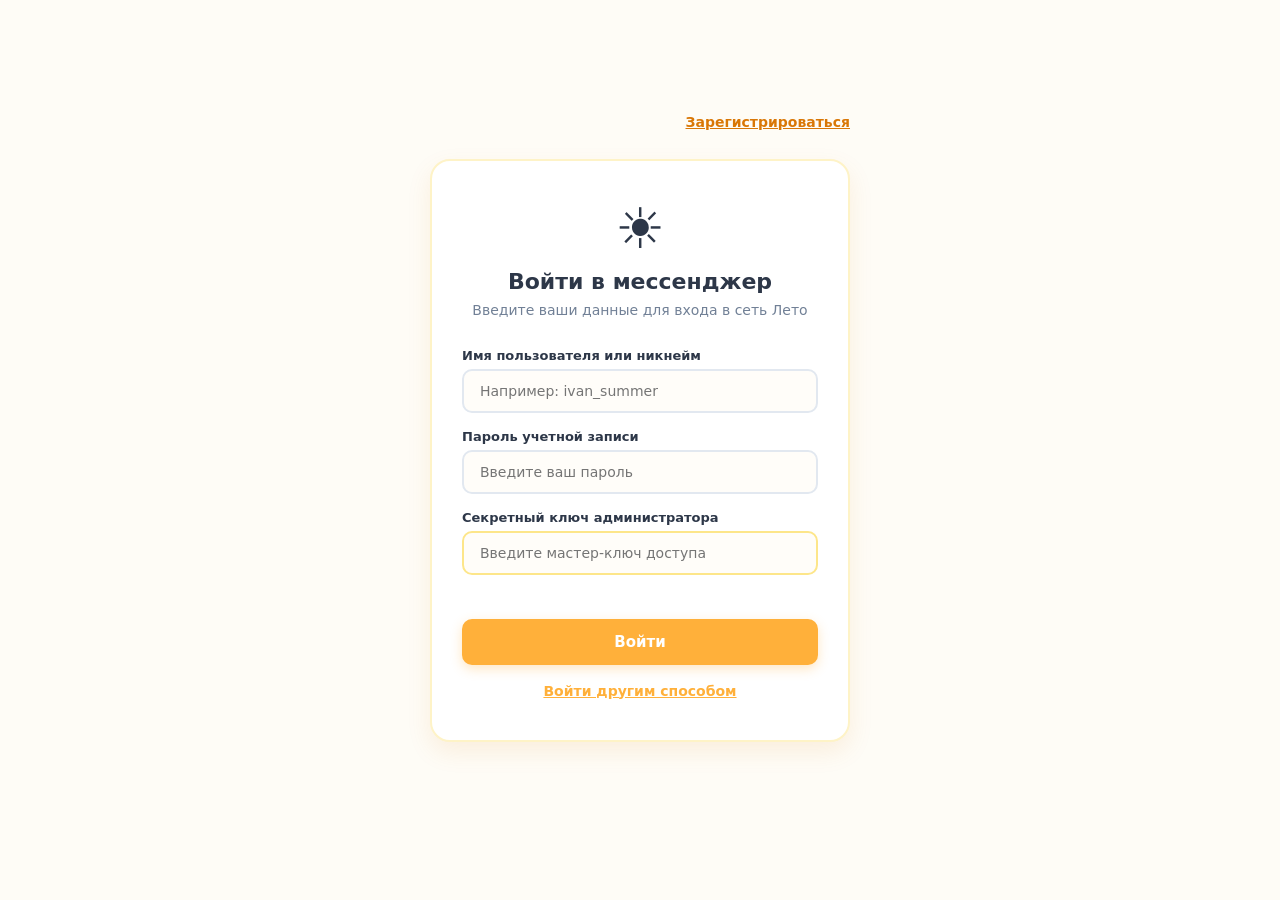
==== commit 626f539c: "Add files via upload" ====
--- a/index.html
+++ b/index.html
@@ -1,1136 +1,191 @@
 <!DOCTYPE html>
 <html lang="ru">
 <head>
-<meta charset="UTF-8">
-<title>🌞 Лето 5.1</title>
-<style>
-  *{box-sizing:border-box;margin:0;padding:0}
-  html,body{height:100%;font-family:-apple-system,system-ui,"Segoe UI",Roboto,sans-serif;background:#fff;color:#1f2430;overflow:hidden;user-select:none}
-  #topbar{display:flex;gap:6px;align-items:center;padding:10px 14px;background:#fff;border-bottom:1px solid #e6e9ef;flex-wrap:wrap}
-  #topbar .logo{font-weight:800;font-size:17px;margin-right:10px;background:linear-gradient(135deg,#4c6ef5,#e8590c);-webkit-background-clip:text;background-clip:text;color:transparent}
-  #topbar button{padding:7px 14px;border:1px solid #e6e9ef;border-radius:8px;background:#f8f9fc;cursor:pointer;font-size:13px;font-weight:500}
-  #topbar button:hover{background:#eef2ff;border-color:#c7d2fe}
-  #topbar button.primary{background:#4c6ef5;color:#fff;border-color:#4c6ef5}
-  #topbar .hint{font-size:12px;color:#868e96;margin-left:auto}
-  #errbar{display:none;padding:8px 14px;background:#ffe3e3;color:#c92a2a;font-size:12px;border-bottom:1px solid #ffc9c9}
-  #main{display:flex;height:calc(100% - 56px - 30px)}
-  #cats{width:190px;background:#fafbfd;border-right:1px solid #e6e9ef;overflow-y:auto;padding:10px 6px;flex-shrink:0}
-  #cats .cat{display:flex;justify-content:space-between;align-items:center;padding:9px 10px;border-radius:8px;cursor:pointer;font-size:13px;margin-bottom:3px;color:#4a5163}
-  #cats .cat:hover{background:#eef2ff;color:#1f2430}
-  #cats .cat.active{background:#4c6ef5;color:#fff;font-weight:600}
-  #cats .cat .num{font-size:11px;background:rgba(0,0,0,.06);padding:1px 6px;border-radius:8px}
-  #cats .cat.active .num{background:rgba(255,255,255,.25)}
-  #palette{width:250px;background:#fff;border-right:1px solid #e6e9ef;overflow-y:auto;padding:10px;flex-shrink:0}
-  #palette .search{width:100%;padding:8px 10px;border:1px solid #e6e9ef;border-radius:8px;font-size:12px;margin-bottom:10px;outline:none}
-  #palette .search:focus{border-color:#4c6ef5;box-shadow:0 0 0 3px rgba(76,110,245,.12)}
-  #palette .hint{font-size:11px;color:#adb5bd;margin-bottom:8px;line-height:1.4}
-  .pblock{display:flex;align-items:center;gap:8px;padding:8px 10px;border-radius:10px;margin-bottom:6px;cursor:grab;font-size:12px;background:#fff;border:1px solid #e6e9ef;border-left:4px solid var(--c,#4c6ef5);transition:.12s}
-  .pblock:hover{background:#f8faff;border-color:#c7d2fe;transform:translateX(2px);box-shadow:0 2px 8px rgba(76,110,245,.12)}
-  .pblock .icon{width:24px;height:24px;border-radius:6px;flex-shrink:0;display:flex;align-items:center;justify-content:center;background:var(--c,#4c6ef5);color:#fff;font-size:12px;font-weight:700}
-  .pblock .label{flex:1;line-height:1.25;font-weight:500}
-  #canvasWrap{flex:1;position:relative;overflow:auto;background:#fff;background-image:linear-gradient(#f0f2f7 1px,transparent 1px),linear-gradient(90deg,#f0f2f7 1px,transparent 1px);background-size:28px 28px}
-  #canvas{position:relative;min-width:100%;min-height:100%;padding:30px}
-  .block{position:absolute;font-size:12px;background:#fff;border:1px solid #e6e9ef;border-left:5px solid var(--c,#4c6ef5);border-radius:10px;box-shadow:0 2px 6px rgba(0,0,0,.06),0 8px 20px -12px rgba(0,0,0,.15);cursor:grab;display:flex;flex-direction:column;min-width:200px;z-index:1}
-  .block.dragging{box-shadow:0 8px 24px rgba(76,110,245,.35);z-index:999}
-  .block.hasNext::after{content:'';position:absolute;bottom:-7px;left:20px;width:40px;height:8px;background:var(--c);border-radius:0 0 4px 4px}
-  .block.isRoot{border-left-color:#f59f00}
-  .block .snap-point{position:absolute;bottom:-11px;left:34px;width:12px;height:12px;border-radius:50%;background:#4c6ef5;border:2px solid #fff;box-shadow:0 2px 6px rgba(0,0,0,.25);opacity:0;pointer-events:none;transition:opacity .15s;cursor:crosshair;z-index:5}
-  .block:hover .snap-point{opacity:.9;pointer-events:auto}
-  .block .snap-point:hover{transform:scale(1.4);opacity:1}
-  .block .head{display:flex;align-items:center;gap:8px;padding:8px 10px 8px 14px;cursor:grab;border-radius:10px 10px 0 0}
-  .block .bicon{width:26px;height:26px;border-radius:8px;flex-shrink:0;display:flex;align-items:center;justify-content:center;background:var(--c,#4c6ef5);color:#fff;font-size:13px;font-weight:700}
-  .block .btitle{font-weight:600;font-size:12.5px;flex:1;line-height:1.2}
-  .block .body{padding:8px 12px 12px 14px;display:flex;flex-direction:column;gap:8px;border-top:1px dashed #e6e9ef}
-  .field{display:flex;flex-direction:column;gap:3px}
-  .field label{font-size:10px;color:#868e96;font-weight:600;text-transform:uppercase;letter-spacing:.3px}
-  .field input,.field select,.field textarea{padding:5px 8px;border:1px solid #e6e9ef;border-radius:6px;font-size:12px;background:#fafbfd;outline:none;font-family:inherit}
-  .field input:focus,.field select:focus,.field textarea:focus{border-color:#4c6ef5;background:#fff;box-shadow:0 0 0 3px rgba(76,110,245,.12)}
-  .field input[type=color]{padding:2px;width:100%;height:32px;cursor:pointer;background:#fff}
-  .block .del{width:22px;height:22px;border-radius:6px;border:none;background:#f1f3f9;color:#868e96;cursor:pointer;font-size:14px;line-height:1;padding:0;flex-shrink:0}
-  .block .del:hover{background:#ffe3e3;color:#e03131}
-  .block .children-info{font-size:10px;color:#868e96;padding:2px 8px;background:#f1f3f9;border-radius:6px;margin-left:auto}
-  .prev-btn{display:inline-block;padding:6px 14px;border-radius:6px;background:#f1f3f9;color:#1f2430;font-size:11px;font-weight:500;text-align:center;pointer-events:none}
-  .prev-btn.primary{background:#4c6ef5;color:#fff}
-  .prev-btn.danger{background:#e03131;color:#fff}
-  .prev-btn.success{background:#2f9e44;color:#fff}
-  .prev-card{background:#f8f9fa;border-radius:10px;padding:10px;box-shadow:0 2px 10px rgba(0,0,0,.06);font-size:11px}
-  .prev-card h4{margin-bottom:4px;font-size:12px}
-  .prev-table{border-collapse:collapse;font-size:11px;width:100%}
-  .prev-table td{border:1px solid #dee2e6;padding:4px 8px}
-  .prev-input{padding:5px 8px;border:1px solid #ced4da;border-radius:6px;background:#fff;font-size:11px;color:#495057}
-  #previewArea{flex:1;background:#fff;border-left:1px solid #e6e9ef;display:flex;flex-direction:column;min-width:0}
-  #previewHead{padding:8px 14px;font-size:12px;color:#868e96;border-bottom:1px solid #e6e9ef;background:#fafbfd;display:flex;justify-content:space-between;align-items:center}
-  #previewHead .dot{display:inline-block;width:8px;height:8px;border-radius:50%;background:#51cf66;margin-right:6px;animation:pulse 2s infinite}
-  @keyframes pulse{0%,100%{opacity:1}50%{opacity:.5}}
-  #previewWrap{flex:1;position:relative;overflow:hidden;background:#fff}
-  #previewFrame{width:100%;height:100%;border:0;background:#fff}
-  #statusbar{height:30px;display:flex;align-items:center;justify-content:space-between;padding:0 14px;background:#fff;border-top:1px solid #e6e9ef;font-size:12px;color:#868e96}
-  #statusbar b{color:#1f2430}
-  #tooltip{position:fixed;padding:8px 12px;background:#1f2430;color:#fff;font-size:11.5px;border-radius:8px;max-width:280px;line-height:1.4;pointer-events:none;opacity:0;transition:opacity .15s;z-index:9999;box-shadow:0 4px 12px rgba(0,0,0,.2)}
-  #tooltip.show{opacity:1}
-  ::-webkit-scrollbar{width:10px;height:10px}
-  ::-webkit-scrollbar-track{background:#fafbfd}
-  ::-webkit-scrollbar-thumb{background:#e6e9ef;border-radius:6px}
-  ::-webkit-scrollbar-thumb:hover{background:#c7d2fe}
-</style>
+    <meta charset="UTF-8">
+    <link rel="icon" type="image/png" href="logo.png">
+    <meta name="viewport" content="width=device-width, initial-scale=1.0">
+    <title>Лето — Авторизация</title>
+    <link rel="stylesheet" href="style.css">
 </head>
 <body>
 
-<div id="topbar">
-  <div class="logo">🌞 Лето 5.1</div>
-  <button id="btnBuild" class="primary">▶ Собрать</button>
-  <button id="btnClear">🗑 Очистить</button>
-  <button id="btnSave">💾 Сохранить</button>
-  <button id="btnOpen">📂 Открыть</button>
-  <button id="btnCode">👁 Код</button>
-  <div class="hint">💡 Потяни за синий кружок снизу блока — соедини со следующим.</div>
-</div>
+    <div class="auth-container" id="auth-wrapper">
+        <!-- ============================================ -->
+        <!-- ОСНОВНОЙ ЭКРАН (вход/регистрация)              -->
+        <!-- ============================================ -->
+        <div id="screen-main" class="screen active">
+            <button id="toggle-auth-mode" class="toggle-corner-btn">Зарегистрироваться</button>
 
-<div id="errbar"></div>
+            <div class="auth-box">
+                <div class="auth-logo">☀️</div>
+                <h2 id="auth-title">Войти в мессенджер</h2>
+                <p id="auth-subtitle" class="auth-subtitle">Введите ваши данные для входа в сеть Лето</p>
 
-<div id="main">
-  <div id="cats"></div>
-  <div id="palette">
-    <input class="search" id="search" placeholder="🔍 Поиск блока…">
-    <div class="hint">Нажми на блок — добавится на холст.</div>
-    <div id="paletteList"></div>
-  </div>
-  <div id="canvasWrap"><div id="canvas"></div></div>
-  <div id="previewArea">
-    <div id="previewHead"><span><span class="dot"></span>Живой предпросмотр</span><span id="previewInfo">0 строк</span></div>
-    <div id="previewWrap">
-      <iframe id="previewFrame" sandbox="allow-scripts allow-forms allow-modals allow-same-origin"></iframe>
+                <form id="auth-form">
+                    <div class="input-group">
+                        <label for="username">Имя пользователя или никнейм</label>
+                        <input type="text" id="username" placeholder="Например: ivan_summer" required autocomplete="off">
+                    </div>
+
+                    <div class="input-group">
+                        <label for="user-password">Пароль учетной записи</label>
+                        <input type="password" id="user-password" placeholder="Введите ваш пароль" required>
+                    </div>
+
+                    <div class="input-group admin-group">
+                        <label for="admin-key">Секретный ключ администратора</label>
+                        <input type="password" id="admin-key" placeholder="Введите мастер-ключ доступа" required>
+                    </div>
+
+                    <div id="auth-message" class="message-box"></div>
+
+                    <button type="submit" id="submit-btn" class="auth-btn">Войти</button>
+                </form>
+
+                <div style="margin-top:16px;">
+                    <button type="button" id="open-other-methods-btn" class="other-methods-link">Войти другим способом</button>
+                </div>
+            </div>
+        </div>
+
+        <!-- ============================================ -->
+        <!-- ЭКРАН EMAIL (внутри того же контейнера)       -->
+        <!-- ============================================ -->
+        <div id="screen-email" class="screen method-screen">
+            <div class="auth-box method-box">
+                <button class="method-back-btn" data-back>← Назад</button>
+                <div class="method-header">
+                    <div class="method-icon-circle">📧</div>
+                    <h2 class="method-title">Вход по Email</h2>
+                    <p class="method-desc">Мы отправим 4-значный код на почту, привязанную к вашему аккаунту</p>
+                </div>
+
+                <div class="method-step" id="email-step-1">
+                    <div class="input-group">
+                        <label for="email-nickname">Ваш никнейм</label>
+                        <input type="text" id="email-nickname" placeholder="Введите ваш ник" autocomplete="off">
+                    </div>
+                    <button type="button" id="email-send-btn" class="auth-btn">Отправить код на почту</button>
+                    <div id="email-status" class="message-box"></div>
+                </div>
+
+                <div class="method-step" id="email-step-2" style="display:none;">
+                    <p class="method-hint" id="email-hint">Код отправлен</p>
+                    <div class="code-inputs">
+                        <input type="text" class="code-digit email-digit" data-index="0" maxlength="1" inputmode="numeric">
+                        <input type="text" class="code-digit email-digit" data-index="1" maxlength="1" inputmode="numeric">
+                        <input type="text" class="code-digit email-digit" data-index="2" maxlength="1" inputmode="numeric">
+                        <input type="text" class="code-digit email-digit" data-index="3" maxlength="1" inputmode="numeric">
+                    </div>
+                    <div id="email-code-status" class="message-box"></div>
+                    <a id="email-resend" class="resend-link disabled" href="#">Отправить код повторно</a>
+                    <button type="button" id="email-confirm-btn" class="auth-btn" style="margin-top:12px;">Подтвердить</button>
+                </div>
+            </div>
+        </div>
+
+        <!-- ============================================ -->
+        <!-- ЭКРАН УСТРОЙСТВО                              -->
+        <!-- ============================================ -->
+        <div id="screen-device" class="screen method-screen">
+            <div class="auth-box method-box">
+                <button class="method-back-btn" data-back>← Назад</button>
+                <div class="method-header">
+                    <div class="method-icon-circle">📱</div>
+                    <h2 class="method-title">Вход с другого устройства</h2>
+                    <p class="method-desc">На вашем доверенном устройстве появится запрос. Нажмите там цифры в том же порядке</p>
+                </div>
+
+                <div class="method-step" id="device-step-1">
+                    <div class="input-group">
+                        <label for="device-nickname">Ваш никнейм</label>
+                        <input type="text" id="device-nickname" placeholder="Введите ваш ник" autocomplete="off">
+                    </div>
+                    <button type="button" id="device-send-btn" class="auth-btn">Отправить запрос</button>
+                    <div id="device-status" class="message-box"></div>
+                </div>
+
+                <div class="method-step" id="device-step-2" style="display:none;">
+                    <p class="method-hint">Введите эти цифры на доверенном устройстве:</p>
+                    <div class="device-code-display">
+                        <div class="device-code-digit" id="device-digit-0">?</div>
+                        <div class="device-code-digit" id="device-digit-1">?</div>
+                        <div class="device-code-digit" id="device-digit-2">?</div>
+                        <div class="device-code-digit" id="device-digit-3">?</div>
+                    </div>
+                    <div id="device-code-status" class="message-box"></div>
+                    <a id="device-resend" class="resend-link disabled" href="#">Отправить ещё раз</a>
+                </div>
+            </div>
+        </div>
+
+        <!-- ============================================ -->
+        <!-- ЭКРАН БЭКАП                                   -->
+        <!-- ============================================ -->
+        <div id="screen-backup" class="screen method-screen">
+            <div class="auth-box method-box">
+                <button class="method-back-btn" data-back>← Назад</button>
+                <div class="method-header">
+                    <div class="method-icon-circle">💾</div>
+                    <h2 class="method-title">Вход по бэкапу</h2>
+                    <p class="method-desc">Загрузите JSON-файл резервной копии, созданный в Настройках. Мы сверим 4 ключа с сервером</p>
+                </div>
+
+                <div class="input-group">
+                    <label for="backup-nickname">Ваш никнейм</label>
+                    <input type="text" id="backup-nickname" placeholder="Введите ваш ник" autocomplete="off">
+                </div>
+
+                <input type="file" id="backup-file-input" accept=".json" style="display:none;">
+                <button type="button" id="backup-file-btn" class="auth-btn">📂 Выбрать файл бэкапа</button>
+                <div id="backup-file-name" class="method-hint" style="display:none;"></div>
+                <div id="backup-status" class="message-box"></div>
+                <button type="button" id="backup-confirm-btn" class="auth-btn" style="margin-top:12px;" disabled>Войти по бэкапу</button>
+            </div>
+        </div>
+
+        <!-- ============================================ -->
+        <!-- МОДАЛКА ВЫБОРА СПОСОБА                         -->
+        <!-- ============================================ -->
+        <div class="method-picker-overlay" id="method-picker">
+            <div class="method-picker-card">
+                <h3 class="method-picker-title">Как вы хотите войти?</h3>
+                <p class="method-picker-sub">Выберите один из способов</p>
+
+                <button class="method-picker-option" data-method="email">
+                    <div class="method-picker-icon">📧</div>
+                    <div class="method-picker-text">
+                        <span class="method-picker-name">По Email</span>
+                        <span class="method-picker-desc">Получить код на почту</span>
+                    </div>
+                    <div class="method-picker-arrow">›</div>
+                </button>
+
+                <button class="method-picker-option" data-method="device">
+                    <div class="method-picker-icon">📱</div>
+                    <div class="method-picker-text">
+                        <span class="method-picker-name">С другого устройства</span>
+                        <span class="method-picker-desc">Подтвердить на доверенном устройстве</span>
+                    </div>
+                    <div class="method-picker-arrow">›</div>
+                </button>
+
+                <button class="method-picker-option" data-method="backup">
+                    <div class="method-picker-icon">💾</div>
+                    <div class="method-picker-text">
+                        <span class="method-picker-name">По бэкапу</span>
+                        <span class="method-picker-desc">Загрузить JSON-файл с ключами</span>
+                    </div>
+                    <div class="method-picker-arrow">›</div>
+                </button>
+
+                <button type="button" id="method-picker-cancel" class="method-picker-cancel">Отмена</button>
+            </div>
+        </div>
     </div>
-  </div>
-</div>
 
-<div id="statusbar">
-  <span id="statusLeft">Готово</span>
-  <span>Блоков: <b id="statusCount">0</b> · Связей: <b id="statusLinks">0</b> · Всего в наборе: <b id="statusTotal">0</b></span>
-</div>
-
-<div id="tooltip"></div>
-<input type="file" id="fileInput" accept=".leto,.json" style="display:none">
-
-<script>
-/* ================================================================
-   ЛЕТО 5.1 — исправленный предпросмотр
-   ================================================================ */
-
-const J = v => JSON.stringify(v);
-
-function B(type, label, colour, icon, fields, code, opts){
-  return {
-    type, label, colour, icon: icon||'●',
-    fields: fields||[], code,
-    shape: (opts && opts.shape) || 'simple',
-    help:  (opts && opts.help)  || '',
-    isStyle:  !!(opts && opts.isStyle),
-    isRoot:   !!(opts && opts.isRoot),
-    previewClass: (opts && opts.previewClass) || '',
-    bg: (opts && opts.bg) || null,
-    size: (opts && opts.size) || null,
-  };
-}
-const F = {
-  text:  (name, label, def)       => ({name, label, type:'text',  def}),
-  num:   (name, label, def)       => ({name, label, type:'number',def}),
-  color: (name, label, def)       => ({name, label, type:'color', def}),
-  select:(name, label, opts, def) => ({name, label, type:'select',options:opts,def}),
-  area:  (name, label, def)       => ({name, label, type:'area',  def}),
-};
-
-const COLOURS = [
-  ['чёрный','#000000'],['белый','#ffffff'],['красный','#e03131'],['синий','#4c6ef5'],
-  ['зелёный','#2f9e44'],['жёлтый','#fcc419'],['оранжевый','#f76707'],['фиолетовый','#7048e8'],
-  ['розовый','#f06595'],['бирюза','#15aabf'],['серый','#868e96'],['мятный','#63e6be'],
-];
-
-function safeBuild(name, colour, fn){
-  try { return { name, colour, blocks: fn() || [] }; }
-  catch(e){ console.error('❌', name, e); return { name: name+' ⚠', colour, blocks: [] }; }
-}
-
-/* ================================================================
-   ВЕСЬ САЙТ
-   ================================================================ */
-function buildRoot(){
-  return [
-    B('root_site','🌐 Весь сайт','#f59f00','🌐',[],
-      ()=>'',
-      {isRoot:true, help:'Прицепи стили сверху — они применятся ко всей странице.'})
-  ];
-}
-
-/* ================================================================
-   СТРАНИЦА
-   ================================================================ */
-function buildPage(){
-  const out = [];
-  out.push(B('p_title','Заголовок страницы','#4c6ef5','T',
-    [F.text('V','Что в строке','Мой сайт')],
-    v=>`document.title=${J(v.V)};\n`,
-    {isStyle:true, help:'Надпись на вкладке браузера.'}));
-
-  out.push(B('p_bg','Цвет фона страницы','#4c6ef5','▣',
-    [F.color('C','Какой цвет','#ffffff')],
-    v=>`document.body.style.background=${J(v.C)};\n`,
-    {isStyle:true}));
-
-  out.push(B('p_color','Цвет текста страницы','#4c6ef5','A',
-    [F.color('C','Какой цвет','#1f2430')],
-    v=>`document.body.style.color=${J(v.C)};\n`,
-    {isStyle:true}));
-
-  out.push(B('p_lang','Язык страницы','#4c6ef5','🌍',
-    [F.select('L','Какой язык',['ru','en','de','fr','es'],'ru')],
-    v=>`document.documentElement.lang=${J(v.L)};\n`,
-    {isStyle:true}));
-
-  out.push(B('p_reset','Обнулить отступы','#4c6ef5','⟲',[],
-    ()=>`document.body.style.margin='0';document.body.style.padding='0';\n`,
-    {isStyle:true}));
-
-  out.push(B('p_smooth','Плавная прокрутка','#4c6ef5','↝',[],
-    ()=>`document.documentElement.style.scrollBehavior='smooth';\n`,
-    {isStyle:true}));
-
-  out.push(B('p_dark','Тёмная тема','#4c6ef5','🌙',[],
-    ()=>`document.body.style.background='#0f1116';document.body.style.color='#e6e9ef';\n`,
-    {isStyle:true}));
-
-  out.push(B('p_center','Центрировать','#4c6ef5','◉',[],
-    ()=>`document.body.style.margin='0 auto';document.body.style.maxWidth='1100px';\n`,
-    {isStyle:true}));
-
-  out.push(B('p_font','Шрифт','#4c6ef5','F',
-    [F.text('F','Название','Arial')],
-    v=>`document.body.style.fontFamily=${J(v.F)};\n`,
-    {isStyle:true}));
-
-  out.push(B('p_fontsize','Размер шрифта','#4c6ef5','A',
-    [F.num('N','Размер px',16)],
-    v=>`document.body.style.fontSize=${v.N}+'px';\n`,
-    {isStyle:true}));
-
-  out.push(B('p_padding','Отступ от краёв','#4c6ef5','▭',
-    [F.num('N','Отступ px',16)],
-    v=>`document.body.style.padding=${v.N}+'px';\n`,
-    {isStyle:true}));
-
-  COLOURS.forEach(([n,hex])=>{
-    out.push(B('p_bg_'+hex.replace('#',''),'Фон: '+n,'#4c6ef5','▣',[],
-      ()=>`document.body.style.background=${J(hex)};\n`,
-      {isStyle:true}));
-  });
-
-  return out;
-}
-
-/* ================================================================
-   ЭЛЕМЕНТЫ
-   ================================================================ */
-function buildElements(){
-  const out = [];
-
-  // Кнопки
-  const btnStyles = [
-    ['','Кнопка',''],
-    ['_primary','Главная кнопка','b.style.background="#4c6ef5";b.style.color="#fff";'],
-    ['_danger','Опасная кнопка','b.style.background="#e03131";b.style.color="#fff";'],
-    ['_success','Кнопка успеха','b.style.background="#2f9e44";b.style.color="#fff";'],
-  ];
-  btnStyles.forEach(([suf,label,style])=>{
-    const cls = suf==='_primary'?'primary':suf==='_danger'?'danger':suf==='_success'?'success':'';
-    out.push(B('e_btn'+suf,label,'#2f9e44','▢',
-      [F.text('V','Надпись','Нажми')],
-      v=>`__leto_add(document.createElement('button'), function(el){ el.textContent=${J(v.V)}; el.style.cursor='pointer'; el.style.padding='8px 16px'; el.style.border='none'; el.style.borderRadius='6px'; el.style.fontSize='14px'; ${style} });\n`,
-      {shape:'button', previewClass:cls, help:'Кнопка.'}));
-  });
-
-  // Заголовки
-  ['h1','h2','h3'].forEach(t=>{
-    const sizes = {h1:'32px',h2:'24px',h3:'19px'};
-    out.push(B('e_'+t,'Заголовок '+t.toUpperCase(),'#2f9e44','H',
-      [F.text('V','Текст', t==='h1'?'Заголовок':'Подзаголовок')],
-      v=>`__leto_add(document.createElement('${t}'), function(el){ el.textContent=${J(v.V)}; });\n`,
-      {shape:'heading',size:sizes[t]}));
-  });
-
-  // Текст
-  out.push(B('e_p','Текст','#2f9e44','¶',
-    [F.text('V','Что написать','Привет, мир!')],
-    v=>`__leto_add(document.createElement('p'), function(el){ el.textContent=${J(v.V)}; });\n`,
-    {shape:'text'}));
-
-  out.push(B('e_b','Жирный','#2f9e44','B',
-    [F.text('V','Текст','Важно!')],
-    v=>`__leto_add(document.createElement('b'), function(el){ el.textContent=${J(v.V)}; });\n`,
-    {shape:'text'}));
-
-  out.push(B('e_i','Курсив','#2f9e44','I',
-    [F.text('V','Текст','Примечание')],
-    v=>`__leto_add(document.createElement('i'), function(el){ el.textContent=${J(v.V)}; });\n`,
-    {shape:'text'}));
-
-  // Картинка
-  out.push(B('e_img','Картинка','#2f9e44','🖼',
-    [F.text('U','Ссылка','https://picsum.photos/300/200')],
-    v=>`__leto_add(document.createElement('img'), function(el){ el.src=${J(v.U)}; el.style.maxWidth='100%'; el.style.borderRadius='8px'; el.style.display='block'; });\n`,
-    {shape:'image'}));
-
-  // Списки
-  out.push(B('e_ul','Список','#2f9e44','≡',
-    [F.text('V','Пункты через ;','раз;два;три')],
-    v=>`(function(){var ul=document.createElement('ul'); ${J(v.V)}.split(';').forEach(function(x){var li=document.createElement('li');li.textContent=x.trim();ul.appendChild(li);}); __leto_add(ul);})();\n`,
-    {shape:'list'}));
-
-  out.push(B('e_ol','Нумерованный','#2f9e44','1.',
-    [F.text('V','Пункты через ;','первый;второй;третий')],
-    v=>`(function(){var ol=document.createElement('ol'); ${J(v.V)}.split(';').forEach(function(x){var li=document.createElement('li');li.textContent=x.trim();ol.appendChild(li);}); __leto_add(ol);})();\n`,
-    {shape:'list-ol'}));
-
-  // Таблица
-  out.push(B('e_table','Таблица','#2f9e44','▦',
-    [F.text('V','Строки ; столбцы ,','Имя,Возраст;Аня,12;Боря,13')],
-    v=>`(function(){var t=document.createElement('table');t.style.borderCollapse='collapse'; t.style.marginTop='8px'; t.style.marginBottom='8px'; ${J(v.V)}.split(';').forEach(function(r){var tr=document.createElement('tr');r.split(',').forEach(function(c){var td=document.createElement('td');td.textContent=c.trim();td.style.border='1px solid #dee2e6';td.style.padding='6px 10px';tr.appendChild(td);});t.appendChild(tr);}); __leto_add(t);})();\n`,
-    {shape:'table'}));
-
-  // Карточки
-  ['#ffffff','#f8f9fa','#fff5f5','#e7f5ff','#ebfbee','#fff9db'].forEach((c,i)=>{
-    const names = ['белая','серая','розовая','голубая','зелёная','жёлтая'];
-    out.push(B('e_card_'+i,'Карточка ('+names[i]+')','#2f9e44','▢',
-      [F.text('T','Заголовок','Заголовок'),F.text('V','Текст','Описание')],
-      v=>`(function(){var d=document.createElement('div');d.style.padding='16px';d.style.borderRadius='12px';d.style.background=${J(c)};d.style.boxShadow='0 2px 12px rgba(0,0,0,.08)';d.style.margin='8px 0';var h=document.createElement('h3');h.textContent=${J(v.T)};h.style.marginBottom='8px';var p=document.createElement('p');p.textContent=${J(v.V)};d.appendChild(h);d.appendChild(p);__leto_add(d);})();\n`,
-      {shape:'card', bg:c}));
-  });
-
-  // Поля ввода
-  const inputs = [
-    ['text','строка','Введите текст'],
-    ['email','Email','mail@example.com'],
-    ['password','пароль','••••••••'],
-    ['number','число','0'],
-  ];
-  inputs.forEach(([t,label,ph])=>{
-    out.push(B('e_in_'+t,'Поле: '+label,'#2f9e44','▭',
-      [F.text('P','Подсказка',ph)],
-      v=>`__leto_add(document.createElement('input'), function(el){ el.type='${t}'; el.placeholder=${J(v.P)}; el.style.padding='6px 10px'; el.style.borderRadius='6px'; el.style.border='1px solid #ced4da'; el.style.marginRight='6px'; });\n`,
-      {shape:'input'}));
-  });
-
-  out.push(B('e_textarea','Большое поле','#2f9e44','▤',
-    [F.text('P','Подсказка','Напишите…')],
-    v=>`__leto_add(document.createElement('textarea'), function(el){ el.placeholder=${J(v.P)}; el.style.padding='8px'; el.style.width='240px'; el.style.height='80px'; el.style.border='1px solid #ced4da'; el.style.borderRadius='6px'; el.style.display='block'; });\n`,
-    {shape:'textarea'}));
-
-  out.push(B('e_checkbox','Галочка','#2f9e44','☑',
-    [F.text('L','Подпись','Согласен')],
-    v=>`__leto_add(document.createElement('label'), function(w){ w.style.display='inline-flex'; w.style.alignItems='center'; w.style.gap='6px'; var c=document.createElement('input'); c.type='checkbox'; w.appendChild(c); w.appendChild(document.createTextNode(${J(v.L)})); });\n`,
-    {shape:'checkbox'}));
-
-  out.push(B('e_select','Список выбора','#2f9e44','▼',
-    [F.text('V','Пункты через ;','Да;Нет')],
-    v=>`__leto_add(document.createElement('select'), function(el){ el.style.padding='6px 10px'; el.style.borderRadius='6px'; el.style.border='1px solid #ced4da'; ${J(v.V)}.split(';').forEach(function(x){var o=document.createElement('option');o.textContent=x.trim();el.appendChild(o);}); });\n`,
-    {shape:'select'}));
-
-  return out;
-}
-
-/* ================================================================
-   СТИЛИ
-   ================================================================ */
-function buildStyles(){
-  const out = [];
-  const S = (prop, expr) => `__leto_style(${J(prop)}, ${expr});\n`;
-
-  COLOURS.forEach(([n,hex])=>{
-    out.push(B('st_col_'+hex.replace('#',''),'Цвет текста: '+n,'#f08c00','A',[],
-      ()=>S('color',J(hex)), {isStyle:true, help:'Красит текст.'}));
-  });
-  COLOURS.forEach(([n,hex])=>{
-    out.push(B('st_bg_'+hex.replace('#',''),'Фон: '+n,'#f08c00','▣',[],
-      ()=>S('background',J(hex)), {isStyle:true}));
-  });
-
-  [12,14,16,20,24,32,40].forEach(n=>{
-    out.push(B('st_fs_'+n,'Размер шрифта '+n,'#f08c00','A',[],
-      ()=>S('fontSize', n+"+'px'"), {isStyle:true}));
-  });
-
-  ['400','600','700','900'].forEach(w=>{
-    out.push(B('st_fw_'+w,'Жирность '+w,'#f08c00','B',[],
-      ()=>S('fontWeight',J(w)), {isStyle:true}));
-  });
-
-  ['left','center','right'].forEach(a=>{
-    out.push(B('st_al_'+a,'Выравнивание: '+a,'#f08c00','≡',[],
-      ()=>S('textAlign',J(a)), {isStyle:true}));
-  });
-
-  ['padding','margin'].forEach(p=>{
-    [4,8,16,24,32].forEach(n=>{
-      out.push(B('st_'+p+'_'+n,(p==='padding'?'Внутренний':'Внешний')+' отступ '+n,'#f08c00','▭',[],
-        ()=>S(p, n+"+'px'"), {isStyle:true}));
-    });
-  });
-
-  ['solid','dashed','dotted'].forEach(s=>{
-    [1,2,3].forEach(w=>{
-      out.push(B('st_br_'+s+'_'+w,'Граница '+w+'px '+s,'#f08c00','▢',[],
-        ()=>S('border', w+"+'px "+s+" #1f2430'"), {isStyle:true}));
-    });
-  });
-
-  [0,4,8,16,24,999].forEach(r=>{
-    out.push(B('st_rad_'+r,'Скругление '+r+'px','#f08c00','⌒',[],
-      ()=>S('borderRadius', r+"+'px'"), {isStyle:true}));
-  });
-
-  [100,200,300,500].forEach(w=>{
-    out.push(B('st_w_'+w,'Ширина '+w,'#f08c00','↔',[],
-      ()=>S('width', w+"+'px'"), {isStyle:true}));
-    out.push(B('st_h_'+w,'Высота '+w,'#f08c00','↕',[],
-      ()=>S('height', w+"+'px'"), {isStyle:true}));
-  });
-
-  out.push(B('st_italic','Курсив','#f08c00','I',[],
-    ()=>S('fontStyle','"italic"'), {isStyle:true}));
-  out.push(B('st_ul','Подчёркнутый','#f08c00','_',[],
-    ()=>S('textDecoration','"underline"'), {isStyle:true}));
-  out.push(B('st_upper','ЗАГЛАВНЫЕ','#f08c00','AA',[],
-    ()=>S('textTransform','"uppercase"'), {isStyle:true}));
-
-  return out;
-}
-
-/* ================================================================
-   ДЕЙСТВИЯ
-   ================================================================ */
-function buildActions(){
-  const out = [];
-  ['button','a','h1','img','div'].forEach(sel=>{
-    out.push(B('do_alert_'+sel,'Alert при клике на '+sel,'#e8590c','⚠',
-      [F.text('T','Что показать','Привет!')],
-      v=>`__leto_on(${J(sel)},'click',function(){alert(${J(v.T)});});\n`,
-      {help:'Показывает окно при клике.'}));
-  });
-  COLOURS.slice(0,6).forEach(([n,hex])=>{
-    out.push(B('do_col_'+hex.replace('#',''),'Клик → фон '+n,'#e8590c','●',[],
-      ()=>`__leto_on('*','click',function(e){e.target.style.background=${J(hex)};});\n`));
-  });
-  out.push(B('do_hide','Скрыть при клике','#e8590c','✕',[],
-    ()=>`__leto_on('*','click',function(e){e.target.style.display='none';});\n`));
-  out.push(B('do_text','Сменить текст','#e8590c','✎',
-    [F.text('V','Новый текст','Готово!')],
-    v=>`__leto_on('*','click',function(e){e.target.textContent=${J(v.V)};});\n`));
-  out.push(B('do_goto','Перейти по ссылке','#e8590c','→',
-    [F.text('U','Адрес','https://example.com')],
-    v=>`__leto_on('*','click',function(){location.href=${J(v.U)};});\n`));
-  out.push(B('do_log','console.log','#e8590c','⌨',
-    [F.text('V','Что написать','Привет')],
-    v=>`console.log(${J(v.V)});\n`));
-  [500,1000,2000].forEach(n=>{
-    out.push(B('do_to_'+n,'Через '+n+'мс → alert','#e8590c','⏱',
-      [F.text('V','Что показать','Прошло')],
-      v=>`setTimeout(function(){alert(${J(v.V)});},${n});\n`));
-  });
-  out.push(B('do_onload','При загрузке → alert','#e8590c','⚑',
-    [F.text('V','Что показать','Добро пожаловать!')],
-    v=>`window.addEventListener('load',function(){alert(${J(v.V)});});\n`));
-  return out;
-}
-
-/* ================================================================
-   СВОЙ КОД
-   ================================================================ */
-function buildCode(){
-  const out = [];
-  out.push(B('cd_js','Свой JS','#862e9c','{',
-    [F.area('V','Что выполнить','console.log("привет");')],
-    v=>v.V+'\n',
-    {help:'Любой JS-код.'}));
-  out.push(B('cd_html','Свой HTML','#862e9c','<',
-    [F.area('V','HTML-код','<b>Привет</b>')],
-    v=>`document.body.insertAdjacentHTML('beforeend',${J(v.V)});\n`));
-  out.push(B('cd_css','Свой CSS','#862e9c','#',
-    [F.area('V','CSS-код','body{background:#eef}')],
-    v=>`(function(){var s=document.createElement('style');s.textContent=${J(v.V)};document.head.appendChild(s);})();\n`,
-    {isStyle:true}));
-  return out;
-}
-
-/* ================================================================
-   КАТЕГОРИИ
-   ================================================================ */
-const CATEGORIES = [
-  safeBuild('🌐 Весь сайт', '#f59f00', buildRoot),
-  safeBuild('🌐 Страница',  '#4c6ef5', buildPage),
-  safeBuild('📦 Элементы',  '#2f9e44', buildElements),
-  safeBuild('🎨 Стили',     '#f08c00', buildStyles),
-  safeBuild('⚡ Действия',  '#e8590c', buildActions),
-  safeBuild('🧠 Свой код',  '#862e9c', buildCode),
-];
-
-/* ================================================================
-   СОСТОЯНИЕ
-   ================================================================ */
-let canvasBlocks = [];
-let blockIdCounter = 0;
-let activeCat = 0;
-let autoBuildTimer = null;
-
-const catsEl       = document.getElementById('cats');
-const paletteList  = document.getElementById('paletteList');
-const canvasEl     = document.getElementById('canvas');
-const previewFrame = document.getElementById('previewFrame');
-const statusLeft   = document.getElementById('statusLeft');
-const statusCount  = document.getElementById('statusCount');
-const statusLinks  = document.getElementById('statusLinks');
-const statusTotal  = document.getElementById('statusTotal');
-const previewInfo  = document.getElementById('previewInfo');
-const errbar       = document.getElementById('errbar');
-const tooltip      = document.getElementById('tooltip');
-
-const setStatus = t => statusLeft.textContent = t;
-function showError(msg){ errbar.style.display='block'; errbar.textContent='⚠ '+msg; }
-function showTooltip(text,x,y){
-  tooltip.textContent = text;
-  tooltip.style.left = Math.min(x+12, window.innerWidth-300)+'px';
-  tooltip.style.top  = (y+16)+'px';
-  tooltip.classList.add('show');
-}
-function hideTooltip(){ tooltip.classList.remove('show'); }
-
-/* ================================================================
-   РЕНДЕР
-   ================================================================ */
-function renderCats(){
-  catsEl.innerHTML = '';
-  CATEGORIES.forEach((cat,i)=>{
-    const d = document.createElement('div');
-    d.className = 'cat' + (i===activeCat?' active':'');
-    d.innerHTML = '<span>'+cat.name+'</span><span class="num">'+cat.blocks.length+'</span>';
-    d.onclick = ()=>{ activeCat=i; renderCats(); renderPalette(); };
-    catsEl.appendChild(d);
-  });
-}
-function renderPalette(){
-  const filter = document.getElementById('search').value.toLowerCase().trim();
-  paletteList.innerHTML = '';
-  const cat = CATEGORIES[activeCat];
-  if (!cat || !cat.blocks.length){
-    paletteList.innerHTML = '<div style="padding:20px;color:#868e96;font-size:12px">Пусто</div>';
-    return;
-  }
-  cat.blocks.forEach(b=>{
-    if (filter && !b.label.toLowerCase().includes(filter)) return;
-    const d = document.createElement('div');
-    d.className = 'pblock';
-    d.style.setProperty('--c', b.colour);
-    d.draggable = true;
-    d.innerHTML = '<span class="icon">'+(b.icon||'●')+'</span><span class="label">'+b.label+'</span>';
-    d.ondragstart = e=>{ e.dataTransfer.setData('text/plain', b.type); };
-    d.onclick = ()=> addBlock(b.type, 60+Math.random()*80, 60+Math.random()*80);
-    d.onmouseenter = e=>{ if (b.help) showTooltip(b.help, e.clientX, e.clientY); };
-    d.onmouseleave = hideTooltip;
-    paletteList.appendChild(d);
-  });
-}
-
-/* ================================================================
-   БЛОКИ
-   ================================================================ */
-function findDef(type){
-  for (const cat of CATEGORIES){
-    const b = cat.blocks.find(x=>x.type===type);
-    if (b) return b;
-  }
-  return null;
-}
-function findById(id){ return canvasBlocks.find(b=>b.id===id); }
-
-function addBlock(type, x, y){
-  const def = findDef(type);
-  if (!def) return;
-  const id = 'b'+(++blockIdCounter);
-  const values = {};
-  def.fields.forEach(f=> values[f.name]=f.def);
-  const block = { id, type, values, x, y, parent: null, children: [] };
-  canvasBlocks.push(block);
-  renderBlock(block);
-  refreshCounters();
-  scheduleBuild();
-}
-
-function renderBlock(block){
-  const def = findDef(block.type);
-  if (!def) return;
-
-  const el = document.createElement('div');
-  el.className = 'block' + (def.isRoot ? ' isRoot' : '');
-  el.style.setProperty('--c', def.colour);
-  el.style.left = block.x+'px';
-  el.style.top  = block.y+'px';
-  el.dataset.id = block.id;
-
-  const head = document.createElement('div');
-  head.className = 'head';
-  head.innerHTML = '<span class="bicon">'+(def.icon||'●')+'</span>'+
-                   '<span class="btitle">'+def.label+'</span>';
-
-  const cnt = document.createElement('span');
-  cnt.className = 'children-info';
-  cnt.textContent = block.children.length ? '↓' + block.children.length : '';
-  head.appendChild(cnt);
-
-  const del = document.createElement('button');
-  del.className = 'del';
-  del.textContent = '×';
-  del.onclick = e=>{
-    e.stopPropagation();
-    block.children.forEach(cid=>{
-      const c = findById(cid);
-      if (c) c.parent = null;
-    });
-    if (block.parent){
-      const p = findById(block.parent);
-      if (p) p.children = p.children.filter(x=>x !== block.id);
-    }
-    canvasBlocks = canvasBlocks.filter(b=>b.id !== block.id);
-    el.remove();
-    redrawLinks();
-    refreshCounters();
-    scheduleBuild();
-  };
-  head.appendChild(del);
-  el.appendChild(head);
-
-  if (def.fields.length || def.shape){
-    const body = document.createElement('div');
-    body.className = 'body';
-    if (def.shape && def.shape !== 'simple'){
-      const prev = makePreview(def, block);
-      if (prev) body.appendChild(prev);
-    }
-    def.fields.forEach(f=>{
-      const wrap = document.createElement('div');
-      wrap.className = 'field';
-      const lbl = document.createElement('label');
-      lbl.textContent = f.label || f.name;
-      wrap.appendChild(lbl);
-      let inp;
-      if (f.type === 'select'){
-        inp = document.createElement('select');
-        f.options.forEach(o=>{ const op=document.createElement('option'); op.value=o; op.textContent=o; inp.appendChild(op); });
-        inp.value = block.values[f.name];
-      } else if (f.type === 'area'){
-        inp = document.createElement('textarea');
-        inp.rows = 2;
-        inp.value = block.values[f.name];
-      } else {
-        inp = document.createElement('input');
-        inp.type = f.type==='color'?'color':f.type==='number'?'number':'text';
-        inp.value = block.values[f.name];
-      }
-      inp.oninput = inp.onchange = ()=>{
-        block.values[f.name] = inp.value;
-        const p = body.querySelector('.prev-dynamic');
-        if (p){
-          const newP = makePreview(def, block);
-          if (newP){ newP.classList.add('prev-dynamic'); p.replaceWith(newP); }
-        }
-        scheduleBuild();
-      };
-      inp.onmousedown = e=>e.stopPropagation();
-      wrap.appendChild(inp);
-      body.appendChild(wrap);
-    });
-    el.appendChild(body);
-  }
-
-  const snap = document.createElement('div');
-  snap.className = 'snap-point';
-  snap.title = 'Потяни вниз — присоедини к другому блоку';
-  el.appendChild(snap);
-
-  el.classList.add('hasNext');
-  makeDraggable(el, block, head);
-  makeSnapPoint(snap, el, block);
-
-  canvasEl.appendChild(el);
-}
-
-function makePreview(def, block){
-  const shape = def.shape;
-  let p;
-  if (shape === 'button'){
-    p = document.createElement('div');
-    p.className = 'prev-btn ' + (def.previewClass||'');
-    p.textContent = block.values.V || 'Кнопка';
-    p.classList.add('prev-dynamic');
-  } else if (shape === 'heading'){
-    p = document.createElement('div');
-    p.className = 'prev-dynamic';
-    p.style.fontSize = def.size || '20px';
-    p.style.fontWeight = '700';
-    p.textContent = block.values.V || 'Заголовок';
-  } else if (shape === 'text'){
-    p = document.createElement('div');
-    p.className = 'prev-dynamic';
-    p.textContent = block.values.V || 'Текст';
-  } else if (shape === 'list' || shape === 'list-ol'){
-    p = document.createElement('div');
-    p.className = 'prev-dynamic';
-    (block.values.V||'а;б;в').split(';').forEach((it,i)=>{
-      const l = document.createElement('div');
-      l.textContent = (shape==='list-ol'?(i+1)+'. ':'• ')+it.trim();
-      l.style.fontSize = '11px';
-      p.appendChild(l);
-    });
-  } else if (shape === 'table'){
-    p = document.createElement('table');
-    p.className = 'prev-table prev-dynamic';
-    (block.values.V||'A,B;1,2').split(';').forEach(r=>{
-      const tr = document.createElement('tr');
-      r.split(',').forEach(c=>{ const td=document.createElement('td'); td.textContent=c.trim(); tr.appendChild(td); });
-      p.appendChild(tr);
-    });
-  } else if (shape === 'card'){
-    p = document.createElement('div');
-    p.className = 'prev-card prev-dynamic';
-    p.style.background = def.bg || '#f8f9fa';
-    const h = document.createElement('h4'); h.textContent = block.values.T||'Заголовок';
-    const t = document.createElement('div'); t.textContent = block.values.V||'Текст';
-    p.appendChild(h); p.appendChild(t);
-  } else if (shape === 'input' || shape === 'textarea'){
-    p = document.createElement('div');
-    p.className = 'prev-input prev-dynamic';
-    p.textContent = block.values.P || 'Введите…';
-    if (shape==='textarea') p.style.height='48px';
-  } else if (shape === 'checkbox'){
-    p = document.createElement('div');
-    p.className = 'prev-dynamic';
-    p.style.display='flex'; p.style.gap='6px'; p.style.fontSize='11px';
-    p.innerHTML = '<input type="checkbox" disabled><span>'+(block.values.L||'Галочка')+'</span>';
-  } else if (shape === 'select'){
-    p = document.createElement('div');
-    p.className = 'prev-input prev-dynamic';
-    p.textContent = (block.values.V||'Да;Нет').split(';')[0].trim()+' ▼';
-  } else if (shape === 'image'){
-    p = document.createElement('div');
-    p.className = 'prev-dynamic';
-    p.style.width='100%'; p.style.height='80px';
-    p.style.background='#e9ecef'; p.style.borderRadius='8px';
-    p.style.display='flex'; p.style.alignItems='center'; p.style.justifyContent='center';
-    p.style.color='#868e96'; p.style.fontSize='11px';
-    p.textContent='🖼 Картинка';
-  }
-  return p || null;
-}
-
-/* ================================================================
-   ПЕРЕТАСКИВАНИЕ + СКРЕПЛЕНИЕ
-   ================================================================ */
-function makeDraggable(el, block, handle){
-  let sx=0, sy=0, ox=0, oy=0, on=false;
-  handle.addEventListener('mousedown', e=>{
-    if (['INPUT','SELECT','TEXTAREA','BUTTON','LABEL'].includes(e.target.tagName)) return;
-    if (e.target.classList.contains('snap-point')) return;
-    on = true; sx=e.clientX; sy=e.clientY; ox=block.x; oy=block.y;
-    el.classList.add('dragging');
-    e.preventDefault();
-  });
-  window.addEventListener('mousemove', e=>{
-    if (!on) return;
-    block.x = ox + (e.clientX-sx);
-    block.y = oy + (e.clientY-sy);
-    el.style.left = block.x+'px';
-    el.style.top  = block.y+'px';
-    redrawLinks();
-  });
-  window.addEventListener('mouseup', ()=>{
-    if (!on) return;
-    on = false;
-    el.classList.remove('dragging');
-  });
-}
-
-function makeSnapPoint(snap, el, block){
-  let dragging = false, line = null;
-  snap.addEventListener('mousedown', e=>{
-    dragging = true;
-    e.stopPropagation();
-    e.preventDefault();
-    line = document.createElementNS('http://www.w3.org/2000/svg','line');
-    line.setAttribute('stroke','#4c6ef5');
-    line.setAttribute('stroke-width','2');
-    line.setAttribute('stroke-dasharray','6 4');
-    svgLayer.appendChild(line);
-  });
-  window.addEventListener('mousemove', e=>{
-    if (!dragging || !line) return;
-    const cr = canvasEl.getBoundingClientRect();
-    const br = el.getBoundingClientRect();
-    line.setAttribute('x1', br.left-cr.left+40);
-    line.setAttribute('y1', br.bottom-cr.top);
-    line.setAttribute('x2', e.clientX-cr.left);
-    line.setAttribute('y2', e.clientY-cr.top);
-  });
-  window.addEventListener('mouseup', e=>{
-    if (!dragging) return;
-    dragging = false;
-    if (line){ line.remove(); line = null; }
-    const cr = canvasEl.getBoundingClientRect();
-    const px = e.clientX-cr.left;
-    const py = e.clientY-cr.top;
-    let best = null, bestDist = 80;
-    canvasBlocks.forEach(other=>{
-      if (other.id === block.id) return;
-      const otherEl = canvasEl.querySelector('[data-id="'+other.id+'"]');
-      if (!otherEl) return;
-      const r = otherEl.getBoundingClientRect();
-      const topX = r.left-cr.left+40, topY = r.top-cr.top;
-      const dTop = Math.hypot(px-topX, py-topY);
-      if (dTop < bestDist){ bestDist = dTop; best = other; }
-    });
-    if (best){
-      attachChild(best, block);
-    }
-    redrawLinks();
-    refreshCounters();
-    scheduleBuild();
-  });
-}
-
-function attachChild(parent, child){
-  if (child.parent){
-    const oldP = findById(child.parent);
-    if (oldP) oldP.children = oldP.children.filter(x=>x!==child.id);
-  }
-  child.parent = parent.id;
-  if (!parent.children.includes(child.id)) parent.children.push(child.id);
-
-  const pEl = canvasEl.querySelector('[data-id="'+parent.id+'"]');
-  const cEl = canvasEl.querySelector('[data-id="'+child.id+'"]');
-  if (pEl && cEl){
-    const nx = parent.x;
-    const ny = parent.y + pEl.offsetHeight + 14;
-    child.x = nx; child.y = ny;
-    cEl.style.left = nx+'px';
-    cEl.style.top  = ny+'px';
-  }
-  const pHead = pEl && pEl.querySelector('.children-info');
-  if (pHead) pHead.textContent = parent.children.length ? '↓'+parent.children.length : '';
-
-  setStatus('🔗 '+parent.label+' → '+child.label);
-}
-
-let svgLayer = null;
-function initSvgLayer(){
-  svgLayer = document.createElementNS('http://www.w3.org/2000/svg','svg');
-  svgLayer.style.position = 'absolute';
-  svgLayer.style.left = '0'; svgLayer.style.top = '0';
-  svgLayer.style.width = '100%'; svgLayer.style.height = '100%';
-  svgLayer.style.pointerEvents = 'none';
-  svgLayer.style.overflow = 'visible';
-  canvasEl.appendChild(svgLayer);
-}
-function redrawLinks(){
-  if (!svgLayer) return;
-  Array.from(svgLayer.querySelectorAll('line.link')).forEach(l=>l.remove());
-  const cr = canvasEl.getBoundingClientRect();
-  canvasBlocks.forEach(b=>{
-    b.children.forEach(cid=>{
-      const c = findById(cid);
-      if (!c) return;
-      const el = canvasEl.querySelector('[data-id="'+b.id+'"]');
-      const cel = canvasEl.querySelector('[data-id="'+c.id+'"]');
-      if (!el || !cel) return;
-      const r1 = el.getBoundingClientRect();
-      const r2 = cel.getBoundingClientRect();
-      const line = document.createElementNS('http://www.w3.org/2000/svg','line');
-      line.classList.add('link');
-      line.setAttribute('stroke','#4c6ef5');
-      line.setAttribute('stroke-width','3');
-      line.setAttribute('stroke-linecap','round');
-      line.setAttribute('x1', r1.left-cr.left+40);
-      line.setAttribute('y1', r1.bottom-cr.top);
-      line.setAttribute('x2', r2.left-cr.left+40);
-      line.setAttribute('y2', r2.top-cr.top);
-      svgLayer.appendChild(line);
-    });
-  });
-}
-
-canvasEl.addEventListener('dragover', e=>e.preventDefault());
-canvasEl.addEventListener('drop', e=>{
-  e.preventDefault();
-  const type = e.dataTransfer.getData('text/plain');
-  if (!type) return;
-  const r = canvasEl.getBoundingClientRect();
-  addBlock(type, e.clientX-r.left-40, e.clientY-r.top-20);
-});
-
-/* ================================================================
-   СБОРКА КОДА
-   ----------------------------------------------------------------
-   Логика простая:
-   1) Идём по блокам сверху вниз (по y).
-   2) Для блока-элемента генерим __leto_add(el, cfg).
-   3) Для блока-стиля генерим __leto_style(...) — стиль применяется к
-      "текущему элементу" (window.__leto_last), либо к body, если текущего нет.
-   4) Для root_site — все его дети идут на body (стили применятся к body).
-   5) Если у блока есть дети-стили, они генерируются ПЕРЕД кодом самого блока
-      (сохраняются в массив pendingStyles), а применяются ПОСЛЕ создания
-      элемента.
-   ================================================================ */
-function buildCode(){
-  let result = '';
-  const visited = new Set();
-
-  // Собираем стили-дети для каждого родителя
-  function stylesOf(block){
-    return block.children
-      .map(cid=>findById(cid))
-      .filter(c=>c && findDef(c.type) && findDef(c.type).isStyle);
-  }
-
-  function emit(block, parentIsRoot){
-    if (visited.has(block.id)) return;
-    visited.add(block.id);
-
-    const def = findDef(block.type);
-    if (!def) return;
-
-    if (block.type === 'root_site'){
-      // все дети root_site — на body
-      block.children.forEach(cid=>{
-        const c = findById(cid);
-        if (c) emit(c, true);
-      });
-      return;
-    }
-
-    if (def.isStyle){
-      // Стиль-корень или стиль на body
-      if (parentIsRoot || !block.parent){
-        try { result += '/* ' + block.label + ' */\n'; result += def.code(block.values); }
-        catch(e){ result += '/* ошибка '+block.type+' */\n'; }
-      }
-      // Если у стиля есть свой родитель-элемент, он сгенерится там
-      return;
-    }
-
-    // Обычный блок: сначала соберём его собственные стили-дети
-    const pending = stylesOf(block).map(s=>{
-      try { return findDef(s.type).code(s.values); } catch(e){ return ''; }
-    }).join('');
-    // помечаем стили посещёнными
-    stylesOf(block).forEach(s=>visited.add(s.id));
-
-    // Генерим код создания элемента с применением стилей
-    try {
-      const body = def.code(block.values);
-      if (pending){
-        result += '__leto_pending = [];\n';
-        // оборачиваем: применяем стили после создания
-        // Наш __leto_add вызовет колбэк после appendChild
-        // Проще: сначала вызовем __leto_add, потом применим стили к __leto_last
-        result += body;
-        // после body — window.__leto_last уже установлен
-        result += '/* стили блока ' + block.label + ' */\n';
-        result += '__leto_style_block(function(){\n';
-        result += pending;
-        result += '});\n';
-      } else {
-        result += body;
-      }
-    } catch(e){
-      result += '/* ошибка '+block.type+': '+e.message+' */\n';
-    }
-
-    // Дети-элементы (не стили) — вкладываем внутрь (пока на body)
-    block.children.forEach(cid=>{
-      const c = findById(cid);
-      if (!c) return;
-      if (visited.has(c.id)) return;
-      const cdef = findDef(c.type);
-      if (cdef && cdef.isStyle) return; // уже обработали
-      emit(c, parentIsRoot);
-    });
-  }
-
-  // Сортируем корни по y
-  const roots = canvasBlocks
-    .filter(b=>!b.parent)
-    .sort((a,b)=> a.y - b.y);
-
-  roots.forEach(r=> emit(r, false));
-
-  // На всякий случай — сироты
-  canvasBlocks.forEach(b=>{ if (!visited.has(b.id)) emit(b, false); });
-
-  return result;
-}
-
-function scheduleBuild(){
-  clearTimeout(autoBuildTimer);
-  autoBuildTimer = setTimeout(buildSite, 300);
-}
-
-/* ================================================================
-   СБОРКА САЙТА
-   ================================================================ */
-function buildSite(){
-  let code = '';
-  try {
-    code = buildCode();
-  } catch(e){
-    code = 'console.error("Ошибка сборки: " + ' + J(e.message) + ');';
-  }
-
-  const html = `<!DOCTYPE html>
-<html lang="ru">
-<head>
-<meta charset="UTF-8"><title>Сайт Лето</title>
-<style>
-  body{font-family:system-ui,-apple-system,sans-serif;padding:16px;line-height:1.6;color:#1f2430;margin:0}
-  *{box-sizing:border-box}
-</style>
-</head>
-<body>
-<script>
-(function(){
-  window.__leto_last = null;
-  window.__leto_pending = null;
-  window.__leto_pendingTarget = null;
-
-  // Создать элемент и добавить его в body (или внутрь последнего элемента)
-  window.__leto_add = function(el, cfg){
-    if (cfg) cfg(el);
-    document.body.appendChild(el);
-    window.__leto_last = el;
-    return el;
-  };
-
-  // Применить стиль к последнему элементу (или body)
-  window.__leto_style = function(prop, val){
-    var target = window.__leto_pendingTarget || window.__leto_last || document.body;
-    try { target.style[prop] = val; } catch(e){ console.error('style', prop, e); }
-  };
-
-  // Выполнить пачку стилей для "текущего" элемента
-  window.__leto_style_block = function(fn){
-    var prev = window.__leto_pendingTarget;
-    window.__leto_pendingTarget = window.__leto_last || document.body;
-    try { fn(); } catch(e){ console.error('style_block', e); }
-    window.__leto_pendingTarget = prev;
-  };
-
-  // Обработчик события
-  window.__leto_on = function(sel, ev, fn){
-    try {
-      document.querySelectorAll(sel).forEach(function(el){ el.addEventListener(ev, fn); });
-    } catch(e){ console.error('on', sel, e); }
-  };
-
-  window.onerror = function(m,s,l,c,e){ console.error('[Лето]', m, 'строка', l, e); };
-})();
-
-// ============ КОД, СОБРАННЫЙ ИЗ БЛОКОВ ============
-try {
-${code}
-} catch(e){ console.error('[Лето catch]', e); }
-<\/script>
-</body>
-</html>`;
-  try {
-    previewFrame.srcdoc = html;
-    previewInfo.textContent = code.split('\n').filter(Boolean).length+' строк';
-    setStatus('✅ Собрано (' + code.split('\n').filter(Boolean).length + ' строк)');
-  } catch(e){
-    setStatus('Ошибка предпросмотра: '+e.message);
-  }
-}
-
-/* ================================================================
-   СЧЁТЧИКИ + КНОПКИ
-   ================================================================ */
-function refreshCounters(){
-  statusCount.textContent = canvasBlocks.length;
-  statusLinks.textContent = canvasBlocks.reduce((s,b)=>s+b.children.length, 0);
-  statusTotal.textContent = CATEGORIES.reduce((s,c)=>s+c.blocks.length, 0);
-}
-
-document.getElementById('btnBuild').onclick = ()=>{ buildSite(); };
-document.getElementById('btnClear').onclick = ()=>{
-  if (!canvasBlocks.length) return;
-  if (!confirm('Удалить все блоки?')) return;
-  canvasBlocks = [];
-  canvasEl.innerHTML = '';
-  initSvgLayer();
-  refreshCounters();
-  buildSite();
-  setStatus('Очищено');
-};
-document.getElementById('btnCode').onclick = ()=>{
-  const code = buildCode();
-  const w = window.open('', '_blank');
-  w.document.write('<pre style="white-space:pre-wrap;font:13px monospace;padding:16px">'+
-    code.replace(/[<>&]/g,c=>({'<':'&lt;','>':'&gt;','&':'&amp;'}[c]))+'</pre>');
-};
-document.getElementById('btnSave').onclick = ()=>{
-  const data = { version: 51, blocks: canvasBlocks };
-  const blob = new Blob([JSON.stringify(data,null,2)], {type:'application/json'});
-  const a = document.createElement('a');
-  a.href = URL.createObjectURL(blob); a.download = 'project.leto'; a.click();
-  URL.revokeObjectURL(a.href);
-  setStatus('💾 Сохранено');
-};
-document.getElementById('btnOpen').onclick = ()=> document.getElementById('fileInput').click();
-document.getElementById('fileInput').onchange = e=>{
-  const f = e.target.files[0]; if (!f) return;
-  const r = new FileReader();
-  r.onload = ev=>{
-    try {
-      const data = JSON.parse(ev.target.result);
-      if (!Array.isArray(data.blocks)) throw new Error('нет blocks');
-      canvasBlocks = [];
-      canvasEl.innerHTML = '';
-      initSvgLayer();
-      data.blocks.forEach(b=>{
-        b.parent = b.parent||null;
-        b.children = b.children||[];
-        canvasBlocks.push(b);
-        renderBlock(b);
-        const n = parseInt(String(b.id).replace(/\D/g,''),10)||0;
-        if (n > blockIdCounter) blockIdCounter = n;
-      });
-      refreshCounters(); redrawLinks(); buildSite();
-      setStatus('📂 Загружено: '+f.name);
-    } catch(err){ alert('Ошибка: '+err.message); }
-  };
-  r.readAsText(f);
-};
-document.getElementById('search').addEventListener('input', renderPalette);
-window.addEventListener('resize', redrawLinks);
-document.getElementById('canvasWrap').addEventListener('scroll', redrawLinks);
-
-/* ================================================================
-   СТАРТ
-   ================================================================ */
-try {
-  initSvgLayer();
-  renderCats();
-  renderPalette();
-  refreshCounters();
-  buildSite();
-  setStatus('🌞 Лето 5.1 загружено');
-} catch(e){
-  console.error(e);
-  showError('Ошибка старта: '+e.message);
-}
-</script>
+    <script src="settings-config.js"></script>
+    <script src="device-approval.js"></script>
+    <script src="script.js"></script>
 </body>
 </html>
--- a/style.css
+++ b/style.css
@@ -0,0 +1,446 @@
+:root {
+    --bg-main: #fefcf6;
+    --bg-surface: #ffffff;
+    --color-primary: #ffb03a;
+    --color-primary-hover: #ed9611;
+    --text-primary: #2d3748;
+    --text-muted: #718096;
+    --color-error: #e53e3e;
+    --color-success: #38a169;
+    --border-color: #e2e8f0;
+}
+
+* {
+    box-sizing: border-box;
+    margin: 0;
+    padding: 0;
+    font-family: system-ui, -apple-system, "Segoe UI", sans-serif;
+}
+
+body {
+    background-color: var(--bg-main);
+    color: var(--text-primary);
+    display: flex;
+    justify-content: center;
+    align-items: center;
+    min-height: 100vh;
+    padding: 20px 0;
+}
+
+/* =======================================================
+   ОСНОВНОЙ КОНТЕЙНЕР
+   ======================================================= */
+.auth-container {
+    width: 100%;
+    max-width: 460px;
+    padding: 20px;
+    position: relative;
+}
+
+/* Экраны внутри контейнера */
+.screen {
+    display: none;
+    animation: fadeIn 0.3s ease;
+}
+.screen.active {
+    display: block;
+}
+
+@keyframes fadeIn {
+    from { opacity: 0; transform: translateY(10px); }
+    to { opacity: 1; transform: translateY(0); }
+}
+
+/* =======================================================
+   ОСНОВНОЙ ЭКРАН
+   ======================================================= */
+.toggle-corner-btn {
+    position: absolute;
+    top: -25px;
+    right: 20px;
+    background: none;
+    border: none;
+    color: #d97706;
+    font-size: 14px;
+    font-weight: 600;
+    cursor: pointer;
+    text-decoration: underline;
+    transition: color 0.2s;
+}
+
+.toggle-corner-btn:hover {
+    color: var(--color-primary);
+}
+
+.auth-box {
+    background: var(--bg-surface);
+    padding: 40px 30px;
+    border-radius: 20px;
+    box-shadow: 0 10px 25px rgba(217, 119, 6, 0.1);
+    text-align: center;
+    border: 2px solid #fef3c7;
+}
+
+.auth-logo {
+    font-size: 56px;
+    margin-bottom: 12px;
+    line-height: 1;
+}
+
+h2 {
+    font-size: 22px;
+    font-weight: 700;
+    margin-bottom: 8px;
+}
+
+.auth-subtitle {
+    font-size: 14px;
+    color: var(--text-muted);
+    margin-bottom: 30px;
+}
+
+.input-group {
+    text-align: left;
+    margin-bottom: 16px;
+}
+
+.input-group label {
+    display: block;
+    font-size: 13px;
+    color: var(--text-primary);
+    margin-bottom: 6px;
+    font-weight: 600;
+}
+
+.input-group input {
+    width: 100%;
+    padding: 12px 16px;
+    background: #fffdf9;
+    border: 2px solid var(--border-color);
+    border-radius: 10px;
+    color: var(--text-primary);
+    outline: none;
+    font-size: 14px;
+    transition: border-color 0.2s;
+}
+
+.input-group input:focus {
+    border-color: var(--color-primary);
+}
+
+.admin-group input {
+    border-color: #fde68a;
+}
+.admin-group input:focus {
+    border-color: var(--color-primary);
+}
+
+.message-box {
+    font-size: 13px;
+    margin: 10px 0;
+    min-height: 18px;
+    font-weight: 500;
+    text-align: center;
+}
+
+.message-box.error { color: var(--color-error); }
+.message-box.success { color: var(--color-success); }
+
+.auth-btn {
+    width: 100%;
+    padding: 14px;
+    background: var(--color-primary);
+    color: white;
+    font-weight: 700;
+    border: none;
+    border-radius: 10px;
+    cursor: pointer;
+    font-size: 15px;
+    box-shadow: 0 4px 12px rgba(255, 176, 58, 0.3);
+    transition: background 0.2s, transform 0.1s;
+}
+
+.auth-btn:hover { background: var(--color-primary-hover); }
+.auth-btn:active { transform: scale(0.98); }
+.auth-btn:disabled { opacity: 0.5; cursor: not-allowed; }
+
+.other-methods-link {
+    background: none;
+    border: none;
+    color: var(--color-primary);
+    font-size: 14px;
+    font-weight: 600;
+    cursor: pointer;
+    text-decoration: underline;
+}
+
+.other-methods-link:hover {
+    color: var(--color-primary-hover);
+}
+
+/* =======================================================
+   ЭКРАНЫ СПОСОБОВ (внутри основного)
+   ======================================================= */
+.method-screen .auth-box {
+    padding-top: 24px;
+    position: relative;
+}
+
+.method-back-btn {
+    background: none;
+    border: none;
+    color: var(--text-muted);
+    font-size: 14px;
+    font-weight: 600;
+    cursor: pointer;
+    padding: 4px 0;
+    margin-bottom: 12px;
+    display: inline-flex;
+    align-items: center;
+    gap: 6px;
+    transition: color 0.2s;
+    align-self: flex-start;
+}
+
+.method-back-btn:hover {
+    color: var(--color-primary);
+}
+
+.method-header {
+    margin-bottom: 24px;
+}
+
+.method-icon-circle {
+    width: 72px;
+    height: 72px;
+    border-radius: 50%;
+    background: linear-gradient(135deg, #ffd66b, #ffb03a);
+    display: flex;
+    align-items: center;
+    justify-content: center;
+    font-size: 36px;
+    margin: 0 auto 16px;
+    box-shadow: 0 6px 16px rgba(255, 176, 58, 0.3);
+}
+
+.method-title {
+    font-size: 20px;
+    font-weight: 700;
+    margin-bottom: 8px;
+}
+
+.method-desc {
+    font-size: 13px;
+    color: var(--text-muted);
+    line-height: 1.5;
+}
+
+.method-hint {
+    font-size: 13px;
+    color: var(--text-muted);
+    margin: 12px 0;
+    padding: 10px;
+    background: #fefcf6;
+    border-radius: 8px;
+    line-height: 1.5;
+    text-align: center;
+}
+
+/* Цифры кода */
+.code-inputs {
+    display: flex;
+    gap: 10px;
+    justify-content: center;
+    margin: 16px 0;
+}
+
+.code-digit {
+    width: 54px;
+    height: 60px;
+    text-align: center;
+    font-size: 24px;
+    font-weight: 700;
+    border: 2px solid var(--border-color);
+    border-radius: 12px;
+    background: #fffdf9;
+    color: var(--text-primary);
+    outline: none;
+    transition: border-color 0.2s, box-shadow 0.2s;
+}
+
+.code-digit:focus {
+    border-color: var(--color-primary);
+    box-shadow: 0 0 0 3px rgba(255, 176, 58, 0.15);
+}
+
+.resend-link {
+    display: block;
+    text-align: center;
+    font-size: 13px;
+    color: var(--color-primary);
+    text-decoration: none;
+    cursor: pointer;
+    font-weight: 600;
+    margin-bottom: 12px;
+}
+
+.resend-link.disabled {
+    color: var(--text-muted);
+    cursor: not-allowed;
+    pointer-events: none;
+}
+
+/* Цифры на экране устройства */
+.device-code-display {
+    display: flex;
+    gap: 12px;
+    justify-content: center;
+    margin: 16px 0;
+}
+
+.device-code-digit {
+    width: 56px;
+    height: 64px;
+    border-radius: 14px;
+    background: #fefcf6;
+    border: 2px solid var(--border-color);
+    display: flex;
+    align-items: center;
+    justify-content: center;
+    font-size: 28px;
+    font-weight: 700;
+    color: var(--color-primary);
+}
+
+/* =======================================================
+   МОДАЛКА ВЫБОРА СПОСОБА
+   ======================================================= */
+.method-picker-overlay {
+    display: none;
+    position: fixed;
+    inset: 0;
+    background: rgba(45, 55, 72, 0.5);
+    backdrop-filter: blur(6px);
+    -webkit-backdrop-filter: blur(6px);
+    z-index: 1000;
+    align-items: center;
+    justify-content: center;
+    padding: 20px;
+    animation: fadeIn 0.2s ease;
+}
+
+.method-picker-overlay.active {
+    display: flex;
+}
+
+.method-picker-card {
+    background: var(--bg-surface);
+    border-radius: 24px;
+    padding: 28px 24px;
+    max-width: 420px;
+    width: 100%;
+    box-shadow: 0 20px 60px rgba(0, 0, 0, 0.2);
+    animation: modalPop 0.3s cubic-bezier(0.175, 0.885, 0.32, 1.275);
+}
+
+@keyframes modalPop {
+    from { opacity: 0; transform: scale(0.9); }
+    to { opacity: 1; transform: scale(1); }
+}
+
+.method-picker-title {
+    font-size: 22px;
+    font-weight: 700;
+    text-align: center;
+    margin-bottom: 6px;
+}
+
+.method-picker-sub {
+    font-size: 13px;
+    color: var(--text-muted);
+    text-align: center;
+    margin-bottom: 20px;
+}
+
+.method-picker-option {
+    width: 100%;
+    display: flex;
+    align-items: center;
+    gap: 14px;
+    padding: 16px;
+    background: #fefcf6;
+    border: 2px solid transparent;
+    border-radius: 16px;
+    cursor: pointer;
+    margin-bottom: 10px;
+    text-align: left;
+    transition: border-color 0.2s, background 0.2s, transform 0.1s;
+}
+
+.method-picker-option:hover {
+    border-color: var(--color-primary);
+    background: #fff9ed;
+}
+
+.method-picker-option:active {
+    transform: scale(0.98);
+}
+
+.method-picker-icon {
+    width: 48px;
+    height: 48px;
+    border-radius: 14px;
+    background: linear-gradient(135deg, #ffd66b, #ffb03a);
+    display: flex;
+    align-items: center;
+    justify-content: center;
+    font-size: 24px;
+    flex-shrink: 0;
+    box-shadow: 0 4px 10px rgba(255, 176, 58, 0.3);
+}
+
+.method-picker-text {
+    display: flex;
+    flex-direction: column;
+    flex: 1;
+    min-width: 0;
+}
+
+.method-picker-name {
+    font-size: 15px;
+    font-weight: 700;
+    color: var(--text-primary);
+    margin-bottom: 3px;
+}
+
+.method-picker-desc {
+    font-size: 12px;
+    color: var(--text-muted);
+    line-height: 1.4;
+}
+
+.method-picker-arrow {
+    font-size: 24px;
+    color: var(--text-muted);
+    font-weight: 300;
+    flex-shrink: 0;
+}
+
+.method-picker-cancel {
+    width: 100%;
+    padding: 12px;
+    background: none;
+    border: none;
+    color: var(--text-muted);
+    font-size: 14px;
+    font-weight: 600;
+    cursor: pointer;
+    margin-top: 6px;
+    border-radius: 10px;
+    transition: background 0.2s;
+}
+
+.method-picker-cancel:hover {
+    background: #fefcf6;
+    color: var(--text-primary);
+}
